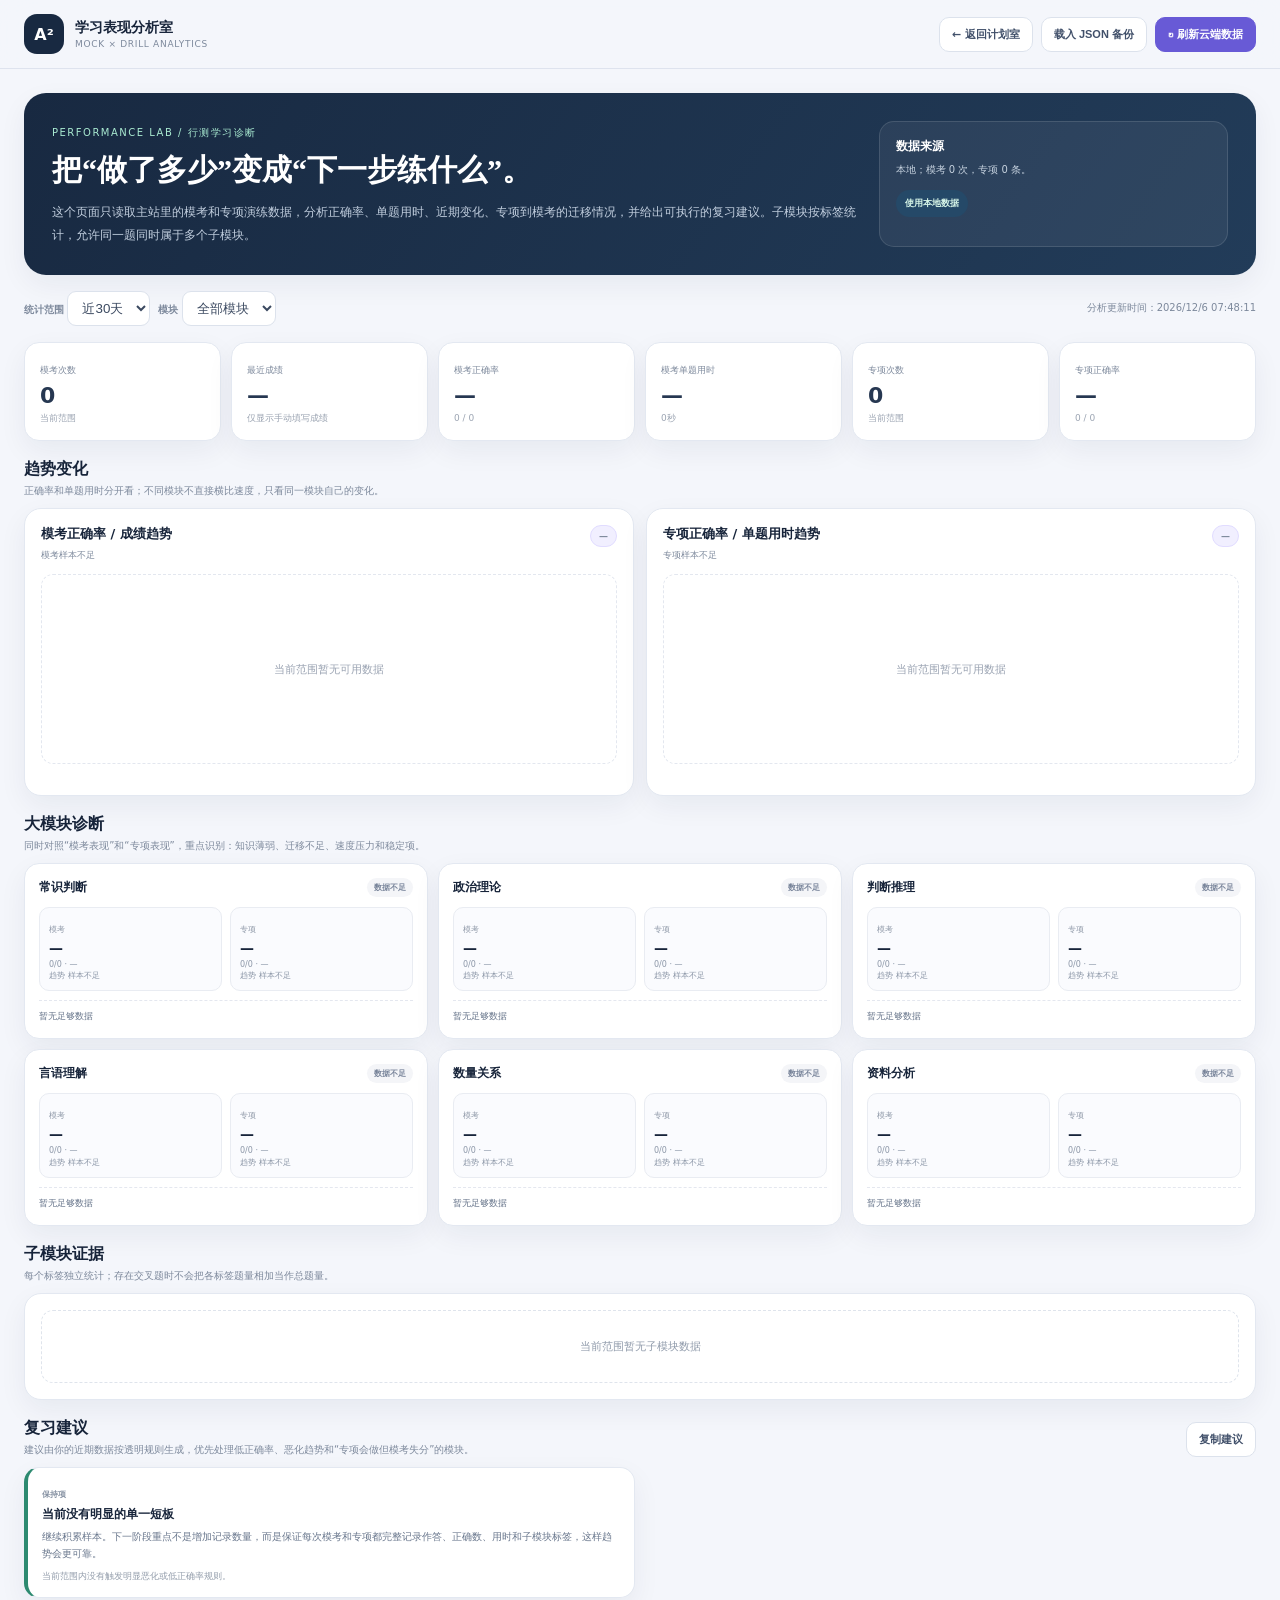
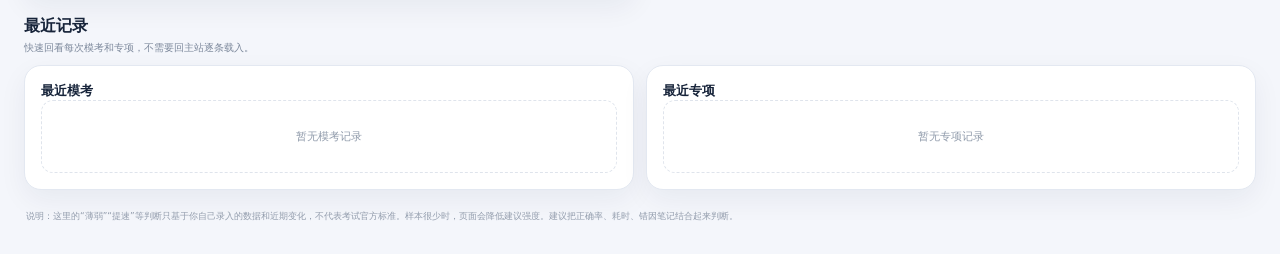
==== analytics/index.html @ 3ccb67fa "Add companion performance analytics website" ====
<!doctype html>
<html lang="zh-CN">
<head>
<meta charset="utf-8">
<meta name="viewport" content="width=device-width,initial-scale=1">
<title>学习表现分析室 · 行测模考与专项演练</title>
<style>
:root{--bg:#f4f6fb;--panel:#fff;--text:#17243a;--muted:#7d899c;--line:#e3e8f1;--navy:#182941;--purple:#685ad6;--purple2:#8174ea;--green:#2d8a70;--red:#b35b61;--amber:#b47a28;--shadow:0 10px 28px rgba(25,41,65,.06)}
*{box-sizing:border-box}body{margin:0;background:var(--bg);color:var(--text);font-family:Inter,"PingFang SC","Microsoft YaHei",system-ui,sans-serif}.app{min-height:100vh}.top{position:sticky;top:0;z-index:20;background:rgba(244,246,251,.92);backdrop-filter:blur(16px);border-bottom:1px solid rgba(220,226,237,.9)}.top-inner{max-width:1500px;margin:auto;padding:14px 24px;display:flex;align-items:center;justify-content:space-between;gap:14px}.brand{display:flex;align-items:center;gap:11px}.logo{width:40px;height:40px;border-radius:13px;background:var(--navy);color:#fff;display:grid;place-items:center;font-weight:900}.brand b{display:block;font-size:14px}.brand small{display:block;color:var(--muted);font-size:9px;letter-spacing:.7px;margin-top:2px}.actions{display:flex;gap:8px;flex-wrap:wrap}.btn{border:1px solid #dce2ec;background:#fff;color:#41506a;border-radius:10px;padding:9px 12px;font-size:11px;font-weight:800;text-decoration:none;cursor:pointer}.btn.primary{background:var(--purple);border-color:var(--purple);color:#fff}.btn.dark{background:var(--navy);border-color:var(--navy);color:#fff}
main{max-width:1500px;margin:auto;padding:24px}.hero{background:linear-gradient(125deg,#182941,#223c59);border-radius:22px;padding:28px;color:white;box-shadow:var(--shadow);display:grid;grid-template-columns:minmax(0,1.5fr) minmax(280px,.65fr);gap:20px}.hero small{color:#a9ead1;letter-spacing:1.5px;font-size:10px}.hero h1{font:800 30px Georgia,"Songti SC",serif;margin:10px 0}.hero p{color:#c1cede;font-size:12px;line-height:1.9;margin:0;max-width:820px}.source{border:1px solid rgba(255,255,255,.12);background:rgba(255,255,255,.06);border-radius:15px;padding:16px}.source strong{display:block;font-size:12px}.source span{display:block;color:#c6d2df;font-size:10px;line-height:1.7;margin-top:6px}.source .status{margin-top:12px;display:inline-block;border-radius:999px;padding:6px 9px;background:#254968;color:#d7f6e8;font-size:9px;font-weight:800}
.toolbar{margin:16px 0;display:flex;justify-content:space-between;gap:10px;align-items:center;flex-wrap:wrap}.filter{display:flex;gap:8px;align-items:center;flex-wrap:wrap}.filter label{font-size:10px;color:var(--muted);font-weight:800}.filter select{border:1px solid #dce2ec;background:#fff;border-radius:9px;padding:8px 10px;color:#3b4960}.muted{font-size:10px;color:var(--muted)}
.grid{display:grid;grid-template-columns:repeat(6,minmax(0,1fr));gap:10px}.kpi{background:var(--panel);border:1px solid var(--line);border-radius:15px;padding:15px;box-shadow:var(--shadow)}.kpi small{font-size:9px;color:var(--muted)}.kpi strong{display:block;font-size:22px;margin-top:6px;color:#263751}.kpi em{display:block;font-style:normal;font-size:9px;color:#9aa3b1;margin-top:4px;line-height:1.5}
.section{margin-top:18px}.section-head{display:flex;align-items:flex-end;justify-content:space-between;gap:10px;margin-bottom:10px}.section-head h2{font-size:16px;margin:0}.section-head p{font-size:10px;color:var(--muted);margin:4px 0 0}.charts{display:grid;grid-template-columns:repeat(2,minmax(0,1fr));gap:12px}.panel{background:var(--panel);border:1px solid var(--line);border-radius:17px;padding:16px;box-shadow:var(--shadow);min-width:0}.panel-top{display:flex;justify-content:space-between;align-items:flex-start;gap:10px}.panel h3{font-size:13px;margin:0}.panel-top span{font-size:9px;color:var(--muted)}.chart{margin-top:12px;min-height:205px}.chart svg{width:100%;height:190px;display:block}.chart-empty{height:190px;display:grid;place-items:center;color:#9aa3b2;font-size:11px;border:1px dashed #e3e7ef;border-radius:12px}.chart-meta{display:flex;justify-content:space-between;gap:8px;flex-wrap:wrap;margin-top:4px;color:#7f8b9e;font-size:9px}.latest-pill{border-radius:999px;padding:5px 8px;background:#f1efff;color:#5f54c6;border:1px solid #e1dcff;font-size:9px;font-weight:800}
.module-grid{display:grid;grid-template-columns:repeat(3,minmax(0,1fr));gap:10px}.module-card{background:#fff;border:1px solid var(--line);border-radius:15px;padding:14px;box-shadow:var(--shadow);min-width:0}.module-name{display:flex;justify-content:space-between;align-items:center;gap:8px}.module-name strong{font-size:12px}.flag{font-size:8px;border-radius:999px;padding:4px 7px;font-weight:850}.flag.good{background:#edf8f3;color:#2e755e}.flag.warn{background:#fff6e8;color:#9b6a25}.flag.bad{background:#fff0ef;color:#9d4e54}.flag.neutral{background:#f4f5f8;color:#778399}.dual{display:grid;grid-template-columns:1fr 1fr;gap:8px;margin-top:10px}.mini{border:1px solid #e9ecf2;background:#fafbfe;border-radius:10px;padding:9px}.mini small{font-size:8px;color:#909aa9}.mini b{display:block;font-size:14px;margin-top:4px}.mini em{display:block;font-style:normal;color:#8a95a6;font-size:8px;margin-top:3px;line-height:1.4}.diagnosis{font-size:9px;color:#66748a;line-height:1.65;margin-top:9px;border-top:1px dashed #e4e7ef;padding-top:8px}
.sub-table{overflow:auto}.sub-table table{width:100%;border-collapse:collapse;min-width:850px;font-size:10px}.sub-table th{color:#8a95a6;text-align:left;padding:10px;border-bottom:1px solid #e8ebf2}.sub-table td{padding:10px;border-bottom:1px solid #eef0f5;color:#536177}.sub-table b{color:#2d3b52}.acc-good{color:#247158!important}.acc-bad{color:#a64f55!important}.pace{white-space:nowrap}
.advice-grid{display:grid;grid-template-columns:repeat(2,minmax(0,1fr));gap:10px}.advice{background:#fff;border:1px solid var(--line);border-radius:15px;padding:14px;box-shadow:var(--shadow)}.advice.high{border-left:4px solid var(--red)}.advice.medium{border-left:4px solid var(--amber)}.advice.keep{border-left:4px solid var(--green)}.advice .tag{font-size:8px;color:#8792a3;font-weight:850}.advice h3{font-size:12px;margin:5px 0}.advice p{font-size:10px;color:#68768c;line-height:1.75;margin:0}.advice .evidence{font-size:9px;color:#939dab;margin-top:7px}
.list-grid{display:grid;grid-template-columns:repeat(2,minmax(0,1fr));gap:12px}.record{border:1px solid #e6eaf1;border-radius:12px;padding:12px;margin-top:8px;background:#fcfcfe}.record-head{display:flex;justify-content:space-between;gap:8px;align-items:center}.record-head strong{font-size:11px}.record-head span{font-size:9px;color:#8994a5}.chips{display:flex;gap:5px;flex-wrap:wrap;margin-top:8px}.chip{font-size:8px;border:1px solid #e1e5ed;background:#f6f7fb;border-radius:999px;padding:4px 6px;color:#5e6b80}.chip.bad{background:#fff1f0;border-color:#f0d5d2;color:#9d5055}.chip.good{background:#edf8f3;border-color:#d3eadf;color:#28725a}
.empty{padding:28px;text-align:center;color:#909bab;font-size:11px;border:1px dashed #dfe4ec;border-radius:12px}.foot{font-size:9px;color:#929cac;line-height:1.8;margin:18px 2px 6px}
@media(max-width:1100px){.grid{grid-template-columns:repeat(3,1fr)}.module-grid{grid-template-columns:repeat(2,1fr)}.hero{grid-template-columns:1fr}}
@media(max-width:760px){main{padding:14px}.top-inner{padding:11px 14px}.brand small{display:none}.grid{grid-template-columns:repeat(2,1fr)}.charts,.advice-grid,.list-grid,.module-grid{grid-template-columns:1fr}.hero{padding:20px}.hero h1{font-size:24px}.dual{grid-template-columns:1fr 1fr}}
</style>
</head>
<body>
<div class="app">
<header class="top"><div class="top-inner"><div class="brand"><div class="logo">A²</div><div><b>学习表现分析室</b><small>MOCK × DRILL ANALYTICS</small></div></div><div class="actions"><a class="btn" href="../">← 返回计划室</a><button class="btn" id="importBtn">载入 JSON 备份</button><input id="importFile" type="file" accept=".json,application/json" hidden><button class="btn primary" id="refreshBtn">↻ 刷新云端数据</button></div></div></header>
<main>
<section class="hero"><div><small>PERFORMANCE LAB / 行测学习诊断</small><h1>把“做了多少”变成“下一步练什么”。</h1><p>这个页面只读取主站里的模考和专项演练数据，分析正确率、单题用时、近期变化、专项到模考的迁移情况，并给出可执行的复习建议。子模块按标签统计，允许同一题同时属于多个子模块。</p></div><div class="source"><strong>数据来源</strong><span id="sourceText">正在读取主站数据…</span><span class="status" id="sourceStatus">读取中</span></div></section>

<div class="toolbar"><div class="filter"><label>统计范围 <select id="range"><option value="14">近14天</option><option value="30" selected>近30天</option><option value="60">近60天</option><option value="all">全部</option></select></label><label>模块 <select id="module"><option value="all">全部模块</option></select></label></div><div class="muted" id="updatedAt">—</div></div>

<section class="grid" id="kpis"></section>

<section class="section"><div class="section-head"><div><h2>趋势变化</h2><p>正确率和单题用时分开看；不同模块不直接横比速度，只看同一模块自己的变化。</p></div></div><div class="charts"><div class="panel"><div class="panel-top"><div><h3>模考正确率 / 成绩趋势</h3><span id="mockTrendNote">—</span></div><span class="latest-pill" id="mockLatest">—</span></div><div class="chart" id="mockChart"></div></div><div class="panel"><div class="panel-top"><div><h3>专项正确率 / 单题用时趋势</h3><span id="drillTrendNote">—</span></div><span class="latest-pill" id="drillLatest">—</span></div><div class="chart" id="drillChart"></div></div></div></section>

<section class="section"><div class="section-head"><div><h2>大模块诊断</h2><p>同时对照“模考表现”和“专项表现”，重点识别：知识薄弱、迁移不足、速度压力和稳定项。</p></div></div><div class="module-grid" id="moduleCards"></div></section>

<section class="section"><div class="section-head"><div><h2>子模块证据</h2><p>每个标签独立统计；存在交叉题时不会把各标签题量相加当作总题量。</p></div></div><div class="panel sub-table" id="subTable"></div></section>

<section class="section"><div class="section-head"><div><h2>复习建议</h2><p>建议由你的近期数据按透明规则生成，优先处理低正确率、恶化趋势和“专项会做但模考失分”的模块。</p></div><button class="btn" id="copyAdvice">复制建议</button></div><div class="advice-grid" id="advice"></div></section>

<section class="section"><div class="section-head"><div><h2>最近记录</h2><p>快速回看每次模考和专项，不需要回主站逐条载入。</p></div></div><div class="list-grid"><div class="panel"><h3>最近模考</h3><div id="recentMocks"></div></div><div class="panel"><h3>最近专项</h3><div id="recentDrills"></div></div></div></section>

<p class="foot">说明：这里的“薄弱”“提速”等判断只基于你自己录入的数据和近期变化，不代表考试官方标准。样本很少时，页面会降低建议强度。建议把正确率、耗时、错因笔记结合起来判断。</p>
</main>
</div>

<script>
(function(){
"use strict";
var KEY="dual-study-workspace-v1",CLOUD_CFG="dual-study-cloud-config-v1",CLOUD_AUTH="dual-study-cloud-auth-v1";
var MODULES=["常识判断","政治理论","判断推理","言语理解","数量关系","资料分析"];
var state={version:1,civilMocks:[],drills:[]},source="本地";
var $=function(id){return document.getElementById(id)};
function safe(x){return Array.isArray(x)?x:[]}
function num(x){var n=Number(x);return Number.isFinite(n)?n:0}
function esc(v){return String(v==null?"":v).replace(/[&<>"']/g,function(c){return {"&":"&amp;","<":"&lt;",">":"&gt;",'"':"&quot;","'":"&#39;"}[c]})}
function legacy(name){return name==="政治理论／常识"?"政治理论":name}
function metricSeconds(m){if(Number.isFinite(Number(m&&m.seconds))&&Number(m.seconds)>0)return Math.round(Number(m.seconds));if(Number.isFinite(Number(m&&m.t))&&Number(m.t)>0)return Math.round(Number(m.t)*60);return 0}
function drillSeconds(x){if(Number.isFinite(Number(x&&x.seconds))&&Number(x.seconds)>0)return Math.round(Number(x.seconds));if(Number.isFinite(Number(x&&x.minutes))&&Number(x.minutes)>0)return Math.round(Number(x.minutes)*60);return 0}
function subSeconds(x){return metricSeconds(x)}
function pct(c,n){return n?100*c/n:NaN}
function pace(sec,n){return n&&sec?sec/n:NaN}
function fmtPct(v){return Number.isFinite(v)?v.toFixed(1)+"%":"—"}
function fmtPace(v){if(!Number.isFinite(v)||v<=0)return "—";if(v<60)return (Math.round(v*10)/10).toString()+"秒/题";var m=Math.floor(v/60),s=Math.round(v-m*60);return m+"分"+(s?s+"秒":"")+"/题"}
function fmtDur(s){s=Math.max(0,Math.round(s||0));var h=Math.floor(s/3600),m=Math.floor((s%3600)/60),sec=s%60;return (h?h+"小时":"")+(m?m+"分":"")+(sec?sec+"秒":"")||"0秒"}
function dateMs(s){var a=String(s||"").split("-").map(Number);return new Date(a[0],a[1]-1,a[2],12).getTime()}
function latestSort(a,b){return String(b.date).localeCompare(String(a.date))||(b.savedAt||0)-(a.savedAt||0)}
function filtered(rows){var r=$("range").value;if(r==="all")return rows.slice();var days=Number(r),cut=Date.now()-(days-1)*86400000;return rows.filter(function(x){return dateMs(x.date)>=cut})}
function selectedModule(){return $("module").value}
function mockMetric(x,name){return safe(x.metrics).find(function(m){return legacy(m.name)===name})}
function mockOverall(x){var ms=safe(x.metrics),n=0,c=0,sec=0;ms.forEach(function(m){n+=num(m.n);c+=num(m.c);sec+=metricSeconds(m)});return {n:n,c:c,sec:sec,p:pct(c,n)}}
function seriesDelta(items,key){if(items.length<2)return NaN;var last=items[items.length-1][key],prev=items[items.length-2][key];return Number.isFinite(last)&&Number.isFinite(prev)?last-prev:NaN}
function avg(arr){var a=arr.filter(Number.isFinite);return a.length?a.reduce(function(s,x){return s+x},0)/a.length:NaN}
function trendLabel(delta,isPct){if(!Number.isFinite(delta))return "样本不足";var sign=delta>0?"+":"";return sign+delta.toFixed(1)+(isPct?"pp":"秒")}
function accClass(v){return !Number.isFinite(v)?"":v>=85?"acc-good":v<70?"acc-bad":""}
function flagFor(v){if(!Number.isFinite(v))return ["数据不足","neutral"];if(v>=85)return ["稳定","good"];if(v>=75)return ["关注","warn"];return ["优先复盘","bad"]}
function stateFromLocal(){try{var s=JSON.parse(localStorage.getItem(KEY)||"null");if(s&&s.version===1){state=s;source="本地缓存";return true}}catch(e){}return false}
function authGet(){try{return JSON.parse(localStorage.getItem(CLOUD_AUTH)||"null")}catch(e){return null}}
function cfgGet(){try{return JSON.parse(localStorage.getItem(CLOUD_CFG)||"null")}catch(e){return null}}
async function refreshCloud(){
 var cfg=cfgGet(),auth=authGet();
 if(!cfg||!auth||!auth.refresh_token||!auth.user||!auth.user.id)throw new Error("主站尚未登录云同步");
 if(Date.now()>((auth.expires_at||0)*1000-90000)){
   var rr=await fetch(cfg.url.replace(/\/+$/,"")+"/auth/v1/token?grant_type=refresh_token",{method:"POST",headers:{"apikey":cfg.key,"Content-Type":"application/json"},body:JSON.stringify({refresh_token:auth.refresh_token})});
   var ra=await rr.json();if(!rr.ok||!ra.access_token)throw new Error("登录已过期，请先回主站重新登录");
   auth={access_token:ra.access_token,refresh_token:ra.refresh_token,expires_at:ra.expires_at||(Math.floor(Date.now()/1000)+(ra.expires_in||3600)),user:ra.user||auth.user};
   localStorage.setItem(CLOUD_AUTH,JSON.stringify(auth));
 }
 var url=cfg.url.replace(/\/+$/,"")+"/rest/v1/study_workspace?select=revision,data&user_id=eq."+encodeURIComponent(auth.user.id);
 var r=await fetch(url,{headers:{"apikey":cfg.key,"Authorization":"Bearer "+auth.access_token,"Accept":"application/json"},cache:"no-store"});
 var body=await r.json();if(!r.ok)throw new Error(body.message||body.error||("HTTP "+r.status));
 if(body&&body[0]&&body[0].data){state=body[0].data;source="Supabase 云端 · revision "+body[0].revision;return true}
 throw new Error("云端没有找到学习记录");
}
function rangeRows(){
 var mocks=filtered(safe(state.civilMocks)).sort(function(a,b){return dateMs(a.date)-dateMs(b.date)});
 var drills=filtered(safe(state.drills)).sort(function(a,b){return dateMs(a.date)-dateMs(b.date)});
 return {mocks:mocks,drills:drills};
}
function mockPoint(x,module){
 if(module==="all"){var o=mockOverall(x);return {date:x.date,p:o.p,pace:pace(o.sec,o.n),score:x.score==null||x.score===""?NaN:Number(x.score),n:o.n,c:o.c}}
 var m=mockMetric(x,module);if(!m||!num(m.n))return null;return {date:x.date,p:pct(num(m.c),num(m.n)),pace:pace(metricSeconds(m),num(m.n)),score:x.score==null||x.score===""?NaN:Number(x.score),n:num(m.n),c:num(m.c)}
}
function drillPoint(x,module){
 if(module!=="all"&&x.module!==module)return null;
 return {date:x.date,p:pct(num(x.correct),num(x.answered)),pace:pace(drillSeconds(x),num(x.answered)),n:num(x.answered),c:num(x.correct),module:x.module}
}
function lineChart(container,points,key,formatter,color){
 if(!points.length){container.innerHTML='<div class="chart-empty">当前范围暂无可用数据</div>';return}
 var vals=points.map(function(x){return x[key]}).filter(Number.isFinite);
 if(!vals.length){container.innerHTML='<div class="chart-empty">当前范围暂无这一指标</div>';return}
 var pts=points.filter(function(x){return Number.isFinite(x[key])}).slice(-12),values=pts.map(function(x){return x[key]});
 var min=Math.min.apply(null,values),max=Math.max.apply(null,values);
 if(key==="p"){min=Math.max(0,min-5);max=Math.min(100,max+5)}
 else{var pad=Math.max(3,(max-min)*.18);min=Math.max(0,min-pad);max=max+pad}
 if(max===min){max=min+1}
 var W=640,H=170,L=42,R=12,T=16,B=32;
 function x(i){return pts.length===1?(W+L-R)/2:L+i*(W-L-R)/(pts.length-1)}
 function y(v){return T+(max-v)*(H-T-B)/(max-min)}
 var path=pts.map(function(p,i){return (i?"L":"M")+x(i).toFixed(1)+" "+y(p[key]).toFixed(1)}).join(" ");
 var grid=[0,.5,1].map(function(t){var yy=T+t*(H-T-B),vv=max-t*(max-min);return '<line x1="'+L+'" x2="'+(W-R)+'" y1="'+yy+'" y2="'+yy+'" stroke="#e9edf4" stroke-dasharray="4 4"/><text x="2" y="'+(yy+3)+'" font-size="9" fill="#98a2b1">'+esc(formatter(vv))+'</text>'}).join("");
 var circles=pts.map(function(p,i){return '<circle cx="'+x(i)+'" cy="'+y(p[key])+'" r="4" fill="'+color+'"><title>'+esc(p.date+" · "+formatter(p[key]))+'</title></circle>'}).join("");
 var labels=pts.map(function(p,i){if(pts.length>7&&i%Math.ceil(pts.length/6)!==0&&i!==pts.length-1)return "";return '<text x="'+x(i)+'" y="'+(H-8)+'" text-anchor="middle" font-size="8" fill="#919cab">'+esc(p.date.slice(5))+'</text>'}).join("");
 container.innerHTML='<svg viewBox="0 0 '+W+' '+H+'" role="img">'+grid+'<path d="'+path+'" fill="none" stroke="'+color+'" stroke-width="3" stroke-linecap="round" stroke-linejoin="round"/>'+circles+labels+'</svg><div class="chart-meta"><span>最低 '+esc(formatter(Math.min.apply(null,values)))+'</span><span>最高 '+esc(formatter(Math.max.apply(null,values)))+'</span></div>';
}
function aggregateMock(module,rows){
 var items=[];rows.forEach(function(x){var p=mockPoint(x,module);if(p&&p.n)items.push(p)});
 var n=items.reduce(function(s,x){return s+x.n},0),c=items.reduce(function(s,x){return s+x.c},0);
 var sec=0;rows.forEach(function(x){if(module==="all"){sec+=mockOverall(x).sec}else{var m=mockMetric(x,module);if(m)sec+=metricSeconds(m)}});
 return {items:items,n:n,c:c,sec:sec,p:pct(c,n),pace:pace(sec,n),delta:seriesDelta(items,"p"),paceDelta:seriesDelta(items,"pace")};
}
function aggregateDrill(module,rows){
 var items=[];rows.forEach(function(x){var p=drillPoint(x,module);if(p&&p.n)items.push(p)});
 var n=items.reduce(function(s,x){return s+x.n},0),c=items.reduce(function(s,x){return s+x.c},0),sec=0;
 rows.forEach(function(x){if(module==="all"||x.module===module)sec+=drillSeconds(x)});
 return {items:items,n:n,c:c,sec:sec,p:pct(c,n),pace:pace(sec,n),delta:seriesDelta(items,"p"),paceDelta:seriesDelta(items,"pace")};
}
function diagnosis(m,d){
 if(!m.n&&!d.n)return "暂无足够数据";
 if(m.n&&d.n&&m.p<75&&d.p>=82)return "专项表现明显好于模考，重点不是继续刷同类题，而是训练混合题型、限时切换和整卷迁移。";
 if(m.n&&d.n&&m.p<75&&d.p<75)return "专项和模考都偏弱，更像知识/方法层面的稳定短板，应先专项补方法，再回整卷验证。";
 if(m.n&&Number.isFinite(m.delta)&&m.delta<-5)return "模考正确率近期下降较明显，优先复盘最近两次错误类型和做题顺序。";
 if(d.n&&Number.isFinite(d.delta)&&d.delta<-5)return "专项正确率近期走低，先检查是否因提速、题型难度或知识点遗忘造成。";
 if(m.n&&m.p>=85&&d.n&&d.p>=85)return "准确率较稳定，可把训练重点转向时间压缩和保持手感。";
 if((m.n&&m.p<75)||(d.n&&d.p<75))return "当前正确率仍是首要矛盾，先提升稳定性，再追求速度。";
 return "整体处于可用区间，继续观察正确率和单题用时是否同向改善。";
}
function renderKpis(rows){
 var module=selectedModule(),m=aggregateMock(module,rows.mocks),d=aggregateDrill(module,rows.drills);
 var scores=rows.mocks.map(function(x){return x.score==null||x.score===""?NaN:Number(x.score)}).filter(Number.isFinite);
 var latestScore=scores.length?scores[scores.length-1]:NaN;
 var vals=[
  ["模考次数",m.items.length,"当前范围"],
  ["最近成绩",Number.isFinite(latestScore)?latestScore.toFixed(latestScore%1?1:0)+"分":"—","仅显示手动填写成绩"],
  ["模考正确率",fmtPct(m.p),m.c+" / "+m.n],
  ["模考单题用时",fmtPace(m.pace),fmtDur(m.sec)],
  ["专项次数",d.items.length,"当前范围"],
  ["专项正确率",fmtPct(d.p),d.c+" / "+d.n]
 ];
 $("kpis").innerHTML=vals.map(function(x){return '<div class="kpi"><small>'+esc(x[0])+'</small><strong>'+esc(x[1])+'</strong><em>'+esc(x[2])+'</em></div>'}).join("");
}
function renderCharts(rows){
 var module=selectedModule(),mp=rows.mocks.map(function(x){return mockPoint(x,module)}).filter(Boolean),dp=rows.drills.map(function(x){return drillPoint(x,module)}).filter(Boolean);
 lineChart($("mockChart"),mp,"p",function(v){return v.toFixed(0)+"%"},"#685ad6");
 lineChart($("drillChart"),dp,"p",function(v){return v.toFixed(0)+"%"},"#2d8a70");
 var md=seriesDelta(mp,"p"),dd=seriesDelta(dp,"p"),mPace=seriesDelta(mp,"pace"),dPace=seriesDelta(dp,"pace");
 $("mockTrendNote").textContent=(Number.isFinite(md)?"最近一次较上次 "+trendLabel(md,true):"模考样本不足")+(Number.isFinite(mPace)?" · 用时 "+trendLabel(mPace,false):"");
 $("drillTrendNote").textContent=(Number.isFinite(dd)?"最近一次较上次 "+trendLabel(dd,true):"专项样本不足")+(Number.isFinite(dPace)?" · 用时 "+trendLabel(dPace,false):"");
 var ml=mp[mp.length-1],dl=dp[dp.length-1];
 $("mockLatest").textContent=ml?ml.date+" · "+fmtPct(ml.p):"—";
 $("drillLatest").textContent=dl?dl.date+" · "+fmtPct(dl.p):"—";
}
function renderModules(rows){
 var html=MODULES.map(function(name){
   var m=aggregateMock(name,rows.mocks),d=aggregateDrill(name,rows.drills),base=Number.isFinite(m.p)&&Number.isFinite(d.p)?Math.min(m.p,d.p):(Number.isFinite(m.p)?m.p:d.p),fl=flagFor(base);
   return '<div class="module-card"><div class="module-name"><strong>'+esc(name)+'</strong><span class="flag '+fl[1]+'">'+fl[0]+'</span></div><div class="dual"><div class="mini"><small>模考</small><b class="'+accClass(m.p)+'">'+fmtPct(m.p)+'</b><em>'+m.c+'/'+m.n+' · '+fmtPace(m.pace)+'<br>趋势 '+trendLabel(m.delta,true)+'</em></div><div class="mini"><small>专项</small><b class="'+accClass(d.p)+'">'+fmtPct(d.p)+'</b><em>'+d.c+'/'+d.n+' · '+fmtPace(d.pace)+'<br>趋势 '+trendLabel(d.delta,true)+'</em></div></div><div class="diagnosis">'+esc(diagnosis(m,d))+'</div></div>';
 }).join("");
 $("moduleCards").innerHTML=html;
}
function subStats(rows){
 var map={};
 function get(parent,name){var k=parent+"|||"+name;if(!map[k])map[k]={parent:parent,name:name,mock:{c:0,n:0,sec:0,items:[]},drill:{c:0,n:0,sec:0,items:[]}};return map[k]}
 rows.mocks.forEach(function(x){safe(x.metrics).forEach(function(m){var parent=legacy(m.name);safe(m.submetrics).forEach(function(s){if(!num(s.n))return;var r=get(parent,s.name),p=pct(num(s.c),num(s.n));r.mock.c+=num(s.c);r.mock.n+=num(s.n);r.mock.sec+=subSeconds(s);r.mock.items.push({date:x.date,p:p,pace:pace(subSeconds(s),num(s.n))})})})});
 rows.drills.forEach(function(x){safe(x.submetrics).forEach(function(s){if(!num(s.n))return;var r=get(x.module,s.name),p=pct(num(s.c),num(s.n));r.drill.c+=num(s.c);r.drill.n+=num(s.n);r.drill.sec+=subSeconds(s);r.drill.items.push({date:x.date,p:p,pace:pace(subSeconds(s),num(s.n))})})});
 return Object.values(map).map(function(r){
   r.mock.p=pct(r.mock.c,r.mock.n);r.mock.pace=pace(r.mock.sec,r.mock.n);r.mock.delta=seriesDelta(r.mock.items,"p");
   r.drill.p=pct(r.drill.c,r.drill.n);r.drill.pace=pace(r.drill.sec,r.drill.n);r.drill.delta=seriesDelta(r.drill.items,"p");
   return r;
 });
}
function renderSubs(rows){
 var module=selectedModule(),data=subStats(rows).filter(function(x){return module==="all"||x.parent===module});
 data.sort(function(a,b){var aa=Number.isFinite(a.mock.p)&&Number.isFinite(a.drill.p)?Math.min(a.mock.p,a.drill.p):(Number.isFinite(a.mock.p)?a.mock.p:a.drill.p),bb=Number.isFinite(b.mock.p)&&Number.isFinite(b.drill.p)?Math.min(b.mock.p,b.drill.p):(Number.isFinite(b.mock.p)?b.mock.p:b.drill.p);return (aa||999)-(bb||999)});
 if(!data.length){$("subTable").innerHTML='<div class="empty">当前范围暂无子模块数据</div>';return}
 $("subTable").innerHTML='<table><thead><tr><th>大模块</th><th>子模块标签</th><th>模考正确率</th><th>模考用时</th><th>专项正确率</th><th>专项用时</th><th>近期信号</th></tr></thead><tbody>'+data.map(function(r){
   var signal=[],md=r.mock.delta,dd=r.drill.delta;if(Number.isFinite(md)&&md<-5)signal.push("模考下降");if(Number.isFinite(dd)&&dd<-5)signal.push("专项下降");if(Number.isFinite(r.mock.p)&&Number.isFinite(r.drill.p)&&r.mock.p+8<r.drill.p)signal.push("迁移不足");if(!signal.length)signal.push("继续观察");
   return '<tr><td><b>'+esc(r.parent)+'</b></td><td>'+esc(r.name)+'</td><td class="'+accClass(r.mock.p)+'">'+fmtPct(r.mock.p)+' <span class="muted">'+r.mock.c+'/'+r.mock.n+'</span></td><td class="pace">'+fmtPace(r.mock.pace)+'</td><td class="'+accClass(r.drill.p)+'">'+fmtPct(r.drill.p)+' <span class="muted">'+r.drill.c+'/'+r.drill.n+'</span></td><td class="pace">'+fmtPace(r.drill.pace)+'</td><td>'+esc(signal.join(" · "))+'</td></tr>';
 }).join("")+'</tbody></table>';
}
function buildAdvice(rows){
 var out=[],stats=MODULES.map(function(name){return {name:name,m:aggregateMock(name,rows.mocks),d:aggregateDrill(name,rows.drills)}});
 stats.forEach(function(s){
   var m=s.m,d=s.d;
   if(m.n>=10&&d.n>=10&&m.p<75&&d.p>=82)out.push({level:"high",title:s.name+"：专项会做，但模考没有兑现",text:"接下来减少纯同类刷题，把训练改成混合限时：10—20题跨题型组合，做完立刻复盘“识别题型、切换顺序、超时跳题”。下一次模考只验证这一项。",evidence:"模考 "+fmtPct(m.p)+"；专项 "+fmtPct(d.p)+"。"});
   else if(m.n+d.n>=15&&((Number.isFinite(m.p)&&m.p<72)||(Number.isFinite(d.p)&&d.p<72)))out.push({level:"high",title:s.name+"：正确率仍是首要矛盾",text:"先停止追求更快速度。用小组题训练方法稳定性：每组10—15题，错题必须标记为知识点、审题、计算、推理链或时间压力，再针对最高频错因复练。",evidence:"模考 "+fmtPct(m.p)+"；专项 "+fmtPct(d.p)+"。"});
   if(d.items.length>=2&&Number.isFinite(d.delta)&&d.delta<-6)out.push({level:"medium",title:s.name+"：专项正确率近期下降",text:"回看最近两次专项，比较题型构成和单题用时。如果速度同时变快，先放宽时间约10%，把正确率恢复后再逐步压时。",evidence:"专项最近变化 "+trendLabel(d.delta,true)+"；用时变化 "+trendLabel(d.paceDelta,false)+"。"});
   if(m.items.length>=2&&Number.isFinite(m.delta)&&m.delta<-6)out.push({level:"high",title:s.name+"：模考表现出现回落",text:"优先复盘最近两套卷中重复出现的错误类型，不要只看答案。把“会做但错/会做但超时”的题单独抽出，下一次整卷前只复练这一类。",evidence:"模考最近变化 "+trendLabel(m.delta,true)+"。"});
   if(m.n>=15&&d.n>=20&&m.p>=85&&d.p>=85)out.push({level:"keep",title:s.name+"：当前较稳定",text:"不需要继续堆大量同类题。保持低频保温，把训练资源让给更弱模块；每周用一小组限时题或整卷中的该模块检查是否退步。",evidence:"模考 "+fmtPct(m.p)+"；专项 "+fmtPct(d.p)+"。"});
 });
 var subs=subStats(rows).filter(function(x){return (x.mock.n+x.drill.n)>=8}).sort(function(a,b){var aa=Number.isFinite(a.mock.p)&&Number.isFinite(a.drill.p)?Math.min(a.mock.p,a.drill.p):(Number.isFinite(a.mock.p)?a.mock.p:a.drill.p),bb=Number.isFinite(b.mock.p)&&Number.isFinite(b.drill.p)?Math.min(b.mock.p,b.drill.p):(Number.isFinite(b.mock.p)?b.mock.p:b.drill.p);return aa-bb});
 if(subs.length){
   var s=subs[0],best=Number.isFinite(s.mock.p)?s.mock.p:s.drill.p;
   if(best<78)out.push({level:"medium",title:s.parent+" · "+s.name+"：子模块优先补弱",text:"安排2组10—15题的小样本专项，第一组不压时间确认方法，第二组再限时；之后回到混合题或整卷，验证能否在不提示题型的情况下正确识别。",evidence:"模考 "+fmtPct(s.mock.p)+"；专项 "+fmtPct(s.drill.p)+"。"});
 }
 if(!out.length)out.push({level:"keep",title:"当前没有明显的单一短板",text:"继续积累样本。下一阶段重点不是增加记录数量，而是保证每次模考和专项都完整记录作答、正确数、用时和子模块标签，这样趋势会更可靠。",evidence:"当前范围内没有触发明显恶化或低正确率规则。"});
 var priority={high:0,medium:1,keep:2};out.sort(function(a,b){return priority[a.level]-priority[b.level]});
 return out.slice(0,8);
}
function renderAdvice(rows){
 var arr=buildAdvice(rows);
 $("advice").innerHTML=arr.map(function(a){var label=a.level==="high"?"优先处理":a.level==="medium"?"本周关注":"保持项";return '<div class="advice '+a.level+'"><span class="tag">'+label+'</span><h3>'+esc(a.title)+'</h3><p>'+esc(a.text)+'</p><div class="evidence">'+esc(a.evidence)+'</div></div>'}).join("");
 $("copyAdvice").onclick=function(){var text=arr.map(function(a,i){return (i+1)+". "+a.title+"\n"+a.text+"\n依据："+a.evidence}).join("\n\n");navigator.clipboard.writeText(text).then(function(){$("copyAdvice").textContent="已复制";setTimeout(function(){$("copyAdvice").textContent="复制建议"},1200)})};
}
function renderRecent(rows){
 var mocks=rows.mocks.slice().sort(latestSort).slice(0,6),drills=rows.drills.slice().sort(latestSort).slice(0,8);
 $("recentMocks").innerHTML=mocks.length?mocks.map(function(x){var o=mockOverall(x),score=x.score==null||x.score===""?"未填成绩":Number(x.score)+"分",chips=safe(x.metrics).filter(function(m){return num(m.n)>0}).map(function(m){var p=pct(num(m.c),num(m.n));return '<span class="chip '+(p>=85?"good":p<70?"bad":"")+'">'+esc(legacy(m.name))+" "+fmtPct(p)+" · "+fmtPace(pace(metricSeconds(m),num(m.n)))+'</span>'}).join("");return '<div class="record"><div class="record-head"><strong>'+esc(x.date+" · "+x.type)+'</strong><span>'+esc(score)+'</span></div><div class="chips">'+chips+'</div></div>'}).join(""):'<div class="empty">暂无模考记录</div>';
 $("recentDrills").innerHTML=drills.length?drills.map(function(x){var p=pct(num(x.correct),num(x.answered)),chips=safe(x.submetrics).map(function(s){var sp=pct(num(s.c),num(s.n));return '<span class="chip '+(sp>=85?"good":sp<70?"bad":"")+'">'+esc(s.name)+" "+fmtPct(sp)+" · "+fmtPace(pace(subSeconds(s),num(s.n)))+'</span>'}).join("");return '<div class="record"><div class="record-head"><strong>'+esc(x.date+" · "+x.module)+'</strong><span>'+fmtPct(p)+" · "+fmtPace(pace(drillSeconds(x),num(x.answered)))+'</span></div><div class="chips">'+chips+'</div></div>'}).join(""):'<div class="empty">暂无专项记录</div>';
}
function render(){
 var rows=rangeRows();renderKpis(rows);renderCharts(rows);renderModules(rows);renderSubs(rows);renderAdvice(rows);renderRecent(rows);
 $("sourceText").textContent=source+"；模考 "+safe(state.civilMocks).length+" 次，专项 "+safe(state.drills).length+" 条。";
 $("sourceStatus").textContent=source.indexOf("云端")>=0?"云端已读取":"使用本地数据";
 $("updatedAt").textContent="分析更新时间："+new Date().toLocaleString("zh-CN",{hour12:false});
}
function setupModules(){$("module").innerHTML='<option value="all">全部模块</option>'+MODULES.map(function(x){return '<option value="'+esc(x)+'">'+esc(x)+'</option>'}).join("")}
$("range").addEventListener("change",render);$("module").addEventListener("change",render);
$("refreshBtn").addEventListener("click",async function(){var b=this,old=b.textContent;b.disabled=true;b.textContent="正在读取…";try{await refreshCloud();render()}catch(e){alert("云端读取失败："+e.message+"\n\n已继续使用当前本地数据。")}finally{b.disabled=false;b.textContent=old}});
$("importBtn").addEventListener("click",function(){$("importFile").click()});
$("importFile").addEventListener("change",async function(e){var file=e.target.files&&e.target.files[0];if(!file)return;try{var x=JSON.parse(await file.text()),d=x&&x.data?x.data:x;if(!d||!Array.isArray(d.civilMocks)||!Array.isArray(d.drills))throw new Error("备份中没有模考/专项数据");state=d;source="临时 JSON 备份";render()}catch(err){alert("无法载入："+err.message)}finally{e.target.value=""}});
setupModules();stateFromLocal();render();
refreshCloud().then(function(){render()}).catch(function(){render()});
})();
</script>
</body>
</html>
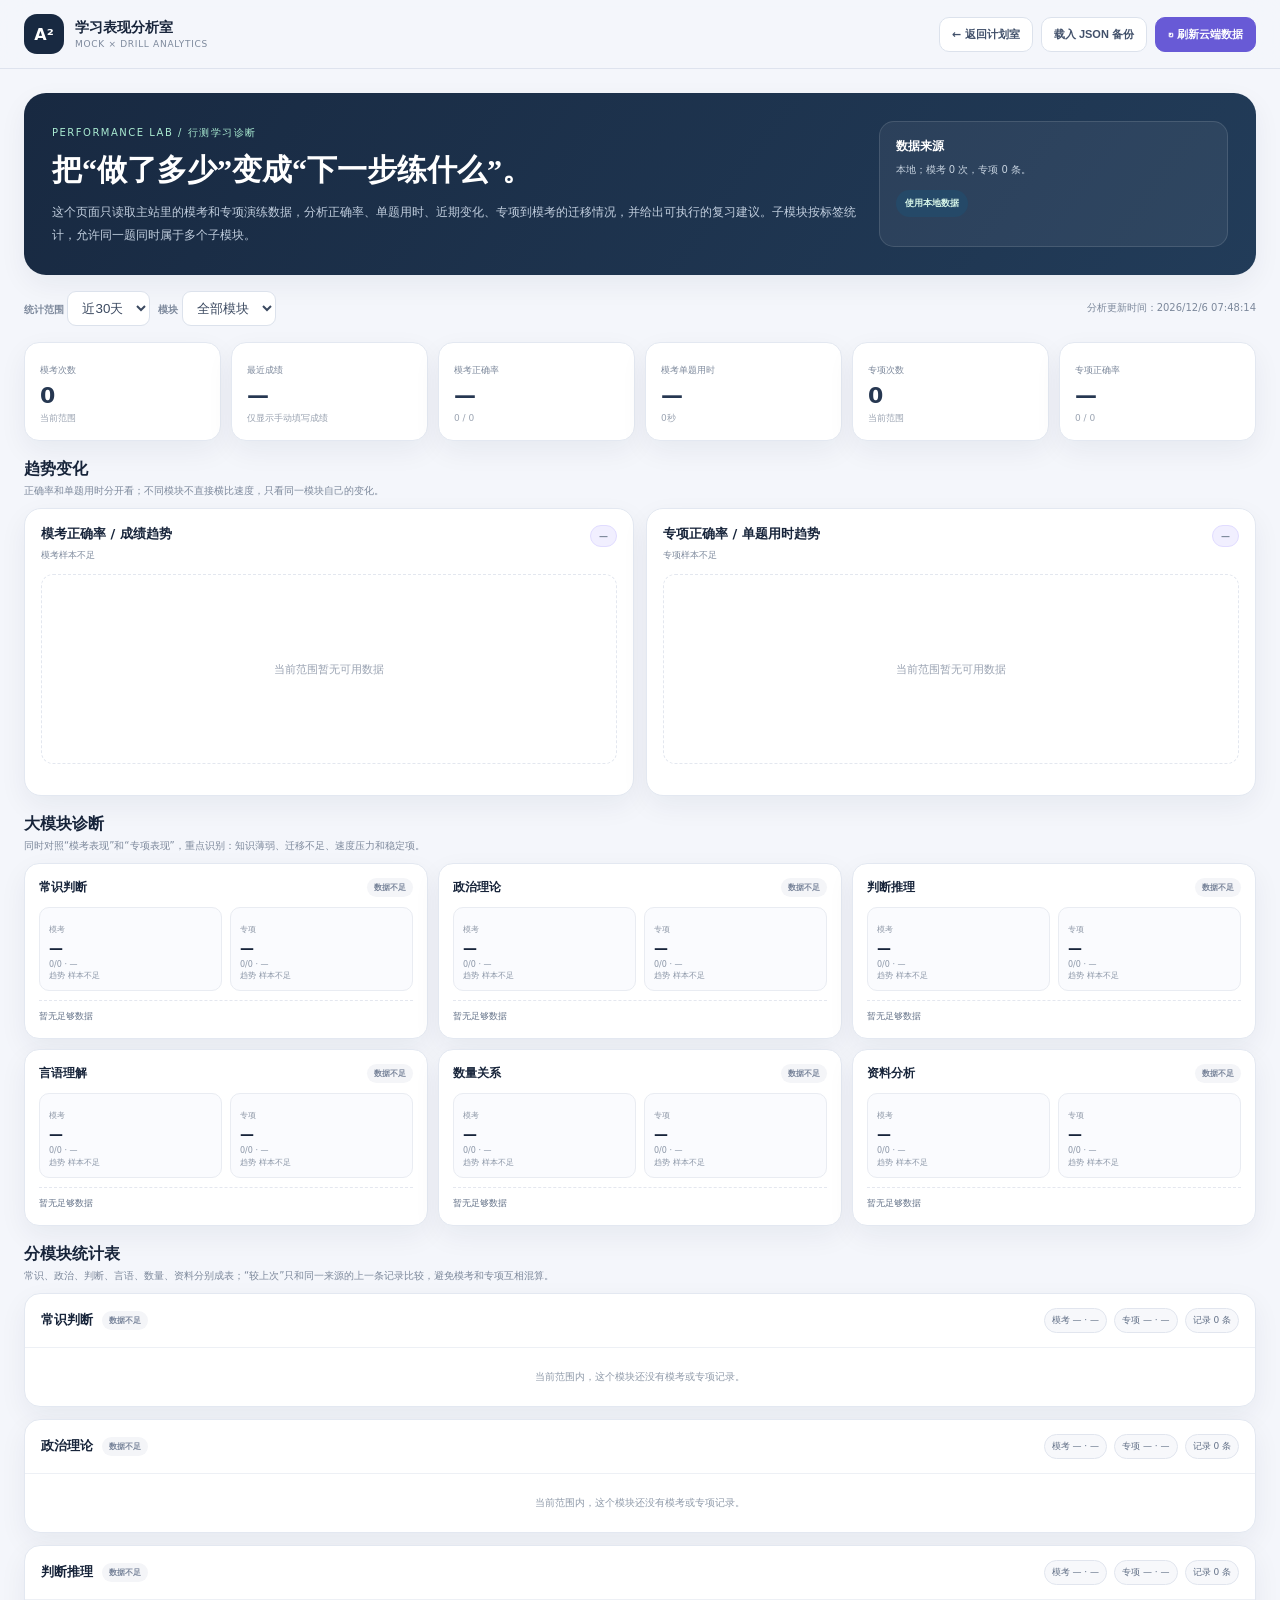
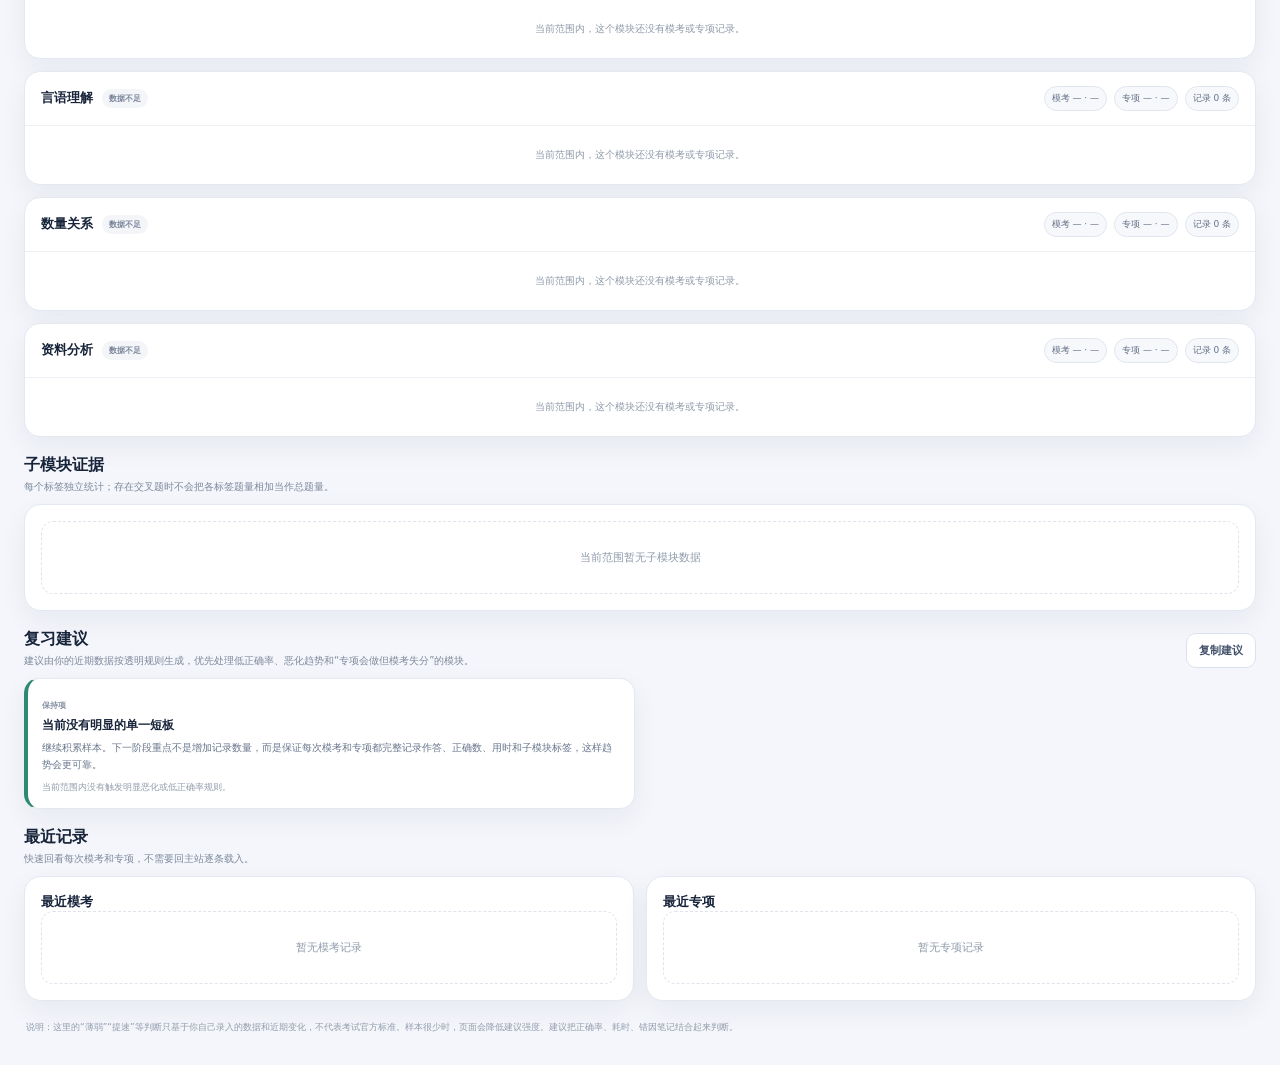
==== commit 143dce98: "Add separate statistics tables for each module" ====
--- a/analytics/index.html
+++ b/analytics/index.html
@@ -12,7 +12,7 @@
 .grid{display:grid;grid-template-columns:repeat(6,minmax(0,1fr));gap:10px}.kpi{background:var(--panel);border:1px solid var(--line);border-radius:15px;padding:15px;box-shadow:var(--shadow)}.kpi small{font-size:9px;color:var(--muted)}.kpi strong{display:block;font-size:22px;margin-top:6px;color:#263751}.kpi em{display:block;font-style:normal;font-size:9px;color:#9aa3b1;margin-top:4px;line-height:1.5}
 .section{margin-top:18px}.section-head{display:flex;align-items:flex-end;justify-content:space-between;gap:10px;margin-bottom:10px}.section-head h2{font-size:16px;margin:0}.section-head p{font-size:10px;color:var(--muted);margin:4px 0 0}.charts{display:grid;grid-template-columns:repeat(2,minmax(0,1fr));gap:12px}.panel{background:var(--panel);border:1px solid var(--line);border-radius:17px;padding:16px;box-shadow:var(--shadow);min-width:0}.panel-top{display:flex;justify-content:space-between;align-items:flex-start;gap:10px}.panel h3{font-size:13px;margin:0}.panel-top span{font-size:9px;color:var(--muted)}.chart{margin-top:12px;min-height:205px}.chart svg{width:100%;height:190px;display:block}.chart-empty{height:190px;display:grid;place-items:center;color:#9aa3b2;font-size:11px;border:1px dashed #e3e7ef;border-radius:12px}.chart-meta{display:flex;justify-content:space-between;gap:8px;flex-wrap:wrap;margin-top:4px;color:#7f8b9e;font-size:9px}.latest-pill{border-radius:999px;padding:5px 8px;background:#f1efff;color:#5f54c6;border:1px solid #e1dcff;font-size:9px;font-weight:800}
 .module-grid{display:grid;grid-template-columns:repeat(3,minmax(0,1fr));gap:10px}.module-card{background:#fff;border:1px solid var(--line);border-radius:15px;padding:14px;box-shadow:var(--shadow);min-width:0}.module-name{display:flex;justify-content:space-between;align-items:center;gap:8px}.module-name strong{font-size:12px}.flag{font-size:8px;border-radius:999px;padding:4px 7px;font-weight:850}.flag.good{background:#edf8f3;color:#2e755e}.flag.warn{background:#fff6e8;color:#9b6a25}.flag.bad{background:#fff0ef;color:#9d4e54}.flag.neutral{background:#f4f5f8;color:#778399}.dual{display:grid;grid-template-columns:1fr 1fr;gap:8px;margin-top:10px}.mini{border:1px solid #e9ecf2;background:#fafbfe;border-radius:10px;padding:9px}.mini small{font-size:8px;color:#909aa9}.mini b{display:block;font-size:14px;margin-top:4px}.mini em{display:block;font-style:normal;color:#8a95a6;font-size:8px;margin-top:3px;line-height:1.4}.diagnosis{font-size:9px;color:#66748a;line-height:1.65;margin-top:9px;border-top:1px dashed #e4e7ef;padding-top:8px}
-.sub-table{overflow:auto}.sub-table table{width:100%;border-collapse:collapse;min-width:850px;font-size:10px}.sub-table th{color:#8a95a6;text-align:left;padding:10px;border-bottom:1px solid #e8ebf2}.sub-table td{padding:10px;border-bottom:1px solid #eef0f5;color:#536177}.sub-table b{color:#2d3b52}.acc-good{color:#247158!important}.acc-bad{color:#a64f55!important}.pace{white-space:nowrap}
+.module-tables{display:flex;flex-direction:column;gap:12px}.module-table-card{background:#fff;border:1px solid var(--line);border-radius:16px;box-shadow:var(--shadow);overflow:hidden}.module-table-head{padding:14px 16px;display:flex;align-items:center;justify-content:space-between;gap:12px;flex-wrap:wrap;border-bottom:1px solid #edf0f5}.module-table-title{display:flex;align-items:center;gap:9px}.module-table-title h3{margin:0;font-size:13px}.module-table-summary{display:flex;gap:7px;flex-wrap:wrap}.module-table-summary span{font-size:9px;border:1px solid #e1e5ee;background:#f7f8fb;border-radius:999px;padding:5px 7px;color:#627087}.module-table-wrap{overflow:auto}.module-table{width:100%;border-collapse:collapse;min-width:940px;font-size:10px}.module-table th{color:#8793a5;text-align:left;padding:10px 12px;border-bottom:1px solid #e8ecf3;background:#fbfcfe;white-space:nowrap}.module-table td{padding:10px 12px;border-bottom:1px solid #eef1f5;color:#536177;white-space:nowrap}.module-table tr:last-child td{border-bottom:0}.source-badge{display:inline-flex;border-radius:999px;padding:4px 7px;font-size:8px;font-weight:850}.source-badge.mock{background:#f0eeff;color:#5e52c5;border:1px solid #ded9ff}.source-badge.drill{background:#edf8f3;color:#29725b;border:1px solid #d3eadf}.delta-up{color:#247158;font-weight:800}.delta-down{color:#a64f55;font-weight:800}.delta-flat{color:#8994a4}.module-table-empty{padding:22px;text-align:center;color:#909baa;font-size:10px}.sub-table{overflow:auto}.sub-table table{width:100%;border-collapse:collapse;min-width:850px;font-size:10px}.sub-table th{color:#8a95a6;text-align:left;padding:10px;border-bottom:1px solid #e8ebf2}.sub-table td{padding:10px;border-bottom:1px solid #eef0f5;color:#536177}.sub-table b{color:#2d3b52}.acc-good{color:#247158!important}.acc-bad{color:#a64f55!important}.pace{white-space:nowrap}
 .advice-grid{display:grid;grid-template-columns:repeat(2,minmax(0,1fr));gap:10px}.advice{background:#fff;border:1px solid var(--line);border-radius:15px;padding:14px;box-shadow:var(--shadow)}.advice.high{border-left:4px solid var(--red)}.advice.medium{border-left:4px solid var(--amber)}.advice.keep{border-left:4px solid var(--green)}.advice .tag{font-size:8px;color:#8792a3;font-weight:850}.advice h3{font-size:12px;margin:5px 0}.advice p{font-size:10px;color:#68768c;line-height:1.75;margin:0}.advice .evidence{font-size:9px;color:#939dab;margin-top:7px}
 .list-grid{display:grid;grid-template-columns:repeat(2,minmax(0,1fr));gap:12px}.record{border:1px solid #e6eaf1;border-radius:12px;padding:12px;margin-top:8px;background:#fcfcfe}.record-head{display:flex;justify-content:space-between;gap:8px;align-items:center}.record-head strong{font-size:11px}.record-head span{font-size:9px;color:#8994a5}.chips{display:flex;gap:5px;flex-wrap:wrap;margin-top:8px}.chip{font-size:8px;border:1px solid #e1e5ed;background:#f6f7fb;border-radius:999px;padding:4px 6px;color:#5e6b80}.chip.bad{background:#fff1f0;border-color:#f0d5d2;color:#9d5055}.chip.good{background:#edf8f3;border-color:#d3eadf;color:#28725a}
 .empty{padding:28px;text-align:center;color:#909bab;font-size:11px;border:1px dashed #dfe4ec;border-radius:12px}.foot{font-size:9px;color:#929cac;line-height:1.8;margin:18px 2px 6px}
@@ -33,6 +33,8 @@
 <section class="section"><div class="section-head"><div><h2>趋势变化</h2><p>正确率和单题用时分开看；不同模块不直接横比速度，只看同一模块自己的变化。</p></div></div><div class="charts"><div class="panel"><div class="panel-top"><div><h3>模考正确率 / 成绩趋势</h3><span id="mockTrendNote">—</span></div><span class="latest-pill" id="mockLatest">—</span></div><div class="chart" id="mockChart"></div></div><div class="panel"><div class="panel-top"><div><h3>专项正确率 / 单题用时趋势</h3><span id="drillTrendNote">—</span></div><span class="latest-pill" id="drillLatest">—</span></div><div class="chart" id="drillChart"></div></div></div></section>
 
 <section class="section"><div class="section-head"><div><h2>大模块诊断</h2><p>同时对照“模考表现”和“专项表现”，重点识别：知识薄弱、迁移不足、速度压力和稳定项。</p></div></div><div class="module-grid" id="moduleCards"></div></section>
+
+<section class="section"><div class="section-head"><div><h2>分模块统计表</h2><p>常识、政治、判断、言语、数量、资料分别成表；“较上次”只和同一来源的上一条记录比较，避免模考和专项互相混算。</p></div></div><div class="module-tables" id="moduleTables"></div></section>
 
 <section class="section"><div class="section-head"><div><h2>子模块证据</h2><p>每个标签独立统计；存在交叉题时不会把各标签题量相加当作总题量。</p></div></div><div class="panel sub-table" id="subTable"></div></section>
 
@@ -177,6 +179,32 @@
  }).join("");
  $("moduleCards").innerHTML=html;
 }
+function moduleTableRows(name,rows){
+ var out=[],mockHistory=[],drillHistory=[];
+ rows.mocks.forEach(function(x){var m=mockMetric(x,name);if(!m||!num(m.n))return;mockHistory.push({date:x.date,source:"mock",n:num(m.n),c:num(m.c),sec:metricSeconds(m),p:pct(num(m.c),num(m.n)),pace:pace(metricSeconds(m),num(m.n)),subCount:safe(m.submetrics).filter(function(s){return num(s.n)>0}).length,savedAt:x.savedAt||0})});
+ rows.drills.forEach(function(x){if(x.module!==name||!num(x.answered))return;drillHistory.push({date:x.date,source:"drill",n:num(x.answered),c:num(x.correct),sec:drillSeconds(x),p:pct(num(x.correct),num(x.answered)),pace:pace(drillSeconds(x),num(x.answered)),subCount:safe(x.submetrics).filter(function(s){return num(s.n)>0}).length,savedAt:x.savedAt||0})});
+ mockHistory.sort(function(a,b){return dateMs(a.date)-dateMs(b.date)||a.savedAt-b.savedAt});
+ drillHistory.sort(function(a,b){return dateMs(a.date)-dateMs(b.date)||a.savedAt-b.savedAt});
+ function addDelta(arr){arr.forEach(function(x,i){var prev=arr[i-1];x.accDelta=prev&&Number.isFinite(prev.p)?x.p-prev.p:NaN;x.paceDelta=prev&&Number.isFinite(prev.pace)&&Number.isFinite(x.pace)?x.pace-prev.pace:NaN})}
+ addDelta(mockHistory);addDelta(drillHistory);
+ out=mockHistory.concat(drillHistory).sort(function(a,b){return dateMs(b.date)-dateMs(a.date)||b.savedAt-a.savedAt});
+ return out;
+}
+function deltaText(v,isPace){
+ if(!Number.isFinite(v))return '<span class="delta-flat">—</span>';
+ var cls=Math.abs(v)<0.05?"delta-flat":(isPace?(v<0?"delta-up":"delta-down"):(v>0?"delta-up":"delta-down"));
+ var sign=v>0?"+":"";
+ return '<span class="'+cls+'">'+sign+v.toFixed(1)+(isPace?"秒":"pp")+'</span>';
+}
+function renderModuleTables(rows){
+ var chosen=selectedModule(),names=chosen==="all"?MODULES:[chosen];
+ $("moduleTables").innerHTML=names.map(function(name){
+   var list=moduleTableRows(name,rows),m=aggregateMock(name,rows.mocks),d=aggregateDrill(name,rows.drills);
+   var summary='<div class="module-table-summary"><span>模考 '+fmtPct(m.p)+' · '+fmtPace(m.pace)+'</span><span>专项 '+fmtPct(d.p)+' · '+fmtPace(d.pace)+'</span><span>记录 '+list.length+' 条</span></div>';
+   var body=list.length?'<div class="module-table-wrap"><table class="module-table"><thead><tr><th>日期</th><th>来源</th><th>做对 / 作答</th><th>正确率</th><th>总耗时</th><th>单题用时</th><th>正确率较上次</th><th>单题用时较上次</th><th>子模块标签</th></tr></thead><tbody>'+list.map(function(x){return '<tr><td><b>'+esc(x.date)+'</b></td><td><span class="source-badge '+x.source+'">'+(x.source==="mock"?"模考":"专项")+'</span></td><td>'+x.c+' / '+x.n+'</td><td class="'+accClass(x.p)+'">'+fmtPct(x.p)+'</td><td>'+fmtDur(x.sec)+'</td><td>'+fmtPace(x.pace)+'</td><td>'+deltaText(x.accDelta,false)+'</td><td>'+deltaText(x.paceDelta,true)+'</td><td>'+x.subCount+' 个</td></tr>'}).join("")+'</tbody></table></div>':'<div class="module-table-empty">当前范围内，这个模块还没有模考或专项记录。</div>';
+   return '<div class="module-table-card"><div class="module-table-head"><div class="module-table-title"><h3>'+esc(name)+'</h3>'+function(){var base=Number.isFinite(m.p)&&Number.isFinite(d.p)?Math.min(m.p,d.p):(Number.isFinite(m.p)?m.p:d.p),fl=flagFor(base);return '<span class="flag '+fl[1]+'">'+fl[0]+'</span>'}()+'</div>'+summary+'</div>'+body+'</div>';
+ }).join("");
+}
 function subStats(rows){
  var map={};
  function get(parent,name){var k=parent+"|||"+name;if(!map[k])map[k]={parent:parent,name:name,mock:{c:0,n:0,sec:0,items:[]},drill:{c:0,n:0,sec:0,items:[]}};return map[k]}
@@ -227,7 +255,7 @@
  $("recentDrills").innerHTML=drills.length?drills.map(function(x){var p=pct(num(x.correct),num(x.answered)),chips=safe(x.submetrics).map(function(s){var sp=pct(num(s.c),num(s.n));return '<span class="chip '+(sp>=85?"good":sp<70?"bad":"")+'">'+esc(s.name)+" "+fmtPct(sp)+" · "+fmtPace(pace(subSeconds(s),num(s.n)))+'</span>'}).join("");return '<div class="record"><div class="record-head"><strong>'+esc(x.date+" · "+x.module)+'</strong><span>'+fmtPct(p)+" · "+fmtPace(pace(drillSeconds(x),num(x.answered)))+'</span></div><div class="chips">'+chips+'</div></div>'}).join(""):'<div class="empty">暂无专项记录</div>';
 }
 function render(){
- var rows=rangeRows();renderKpis(rows);renderCharts(rows);renderModules(rows);renderSubs(rows);renderAdvice(rows);renderRecent(rows);
+ var rows=rangeRows();renderKpis(rows);renderCharts(rows);renderModules(rows);renderModuleTables(rows);renderSubs(rows);renderAdvice(rows);renderRecent(rows);
  $("sourceText").textContent=source+"；模考 "+safe(state.civilMocks).length+" 次，专项 "+safe(state.drills).length+" 条。";
  $("sourceStatus").textContent=source.indexOf("云端")>=0?"云端已读取":"使用本地数据";
  $("updatedAt").textContent="分析更新时间："+new Date().toLocaleString("zh-CN",{hour12:false});
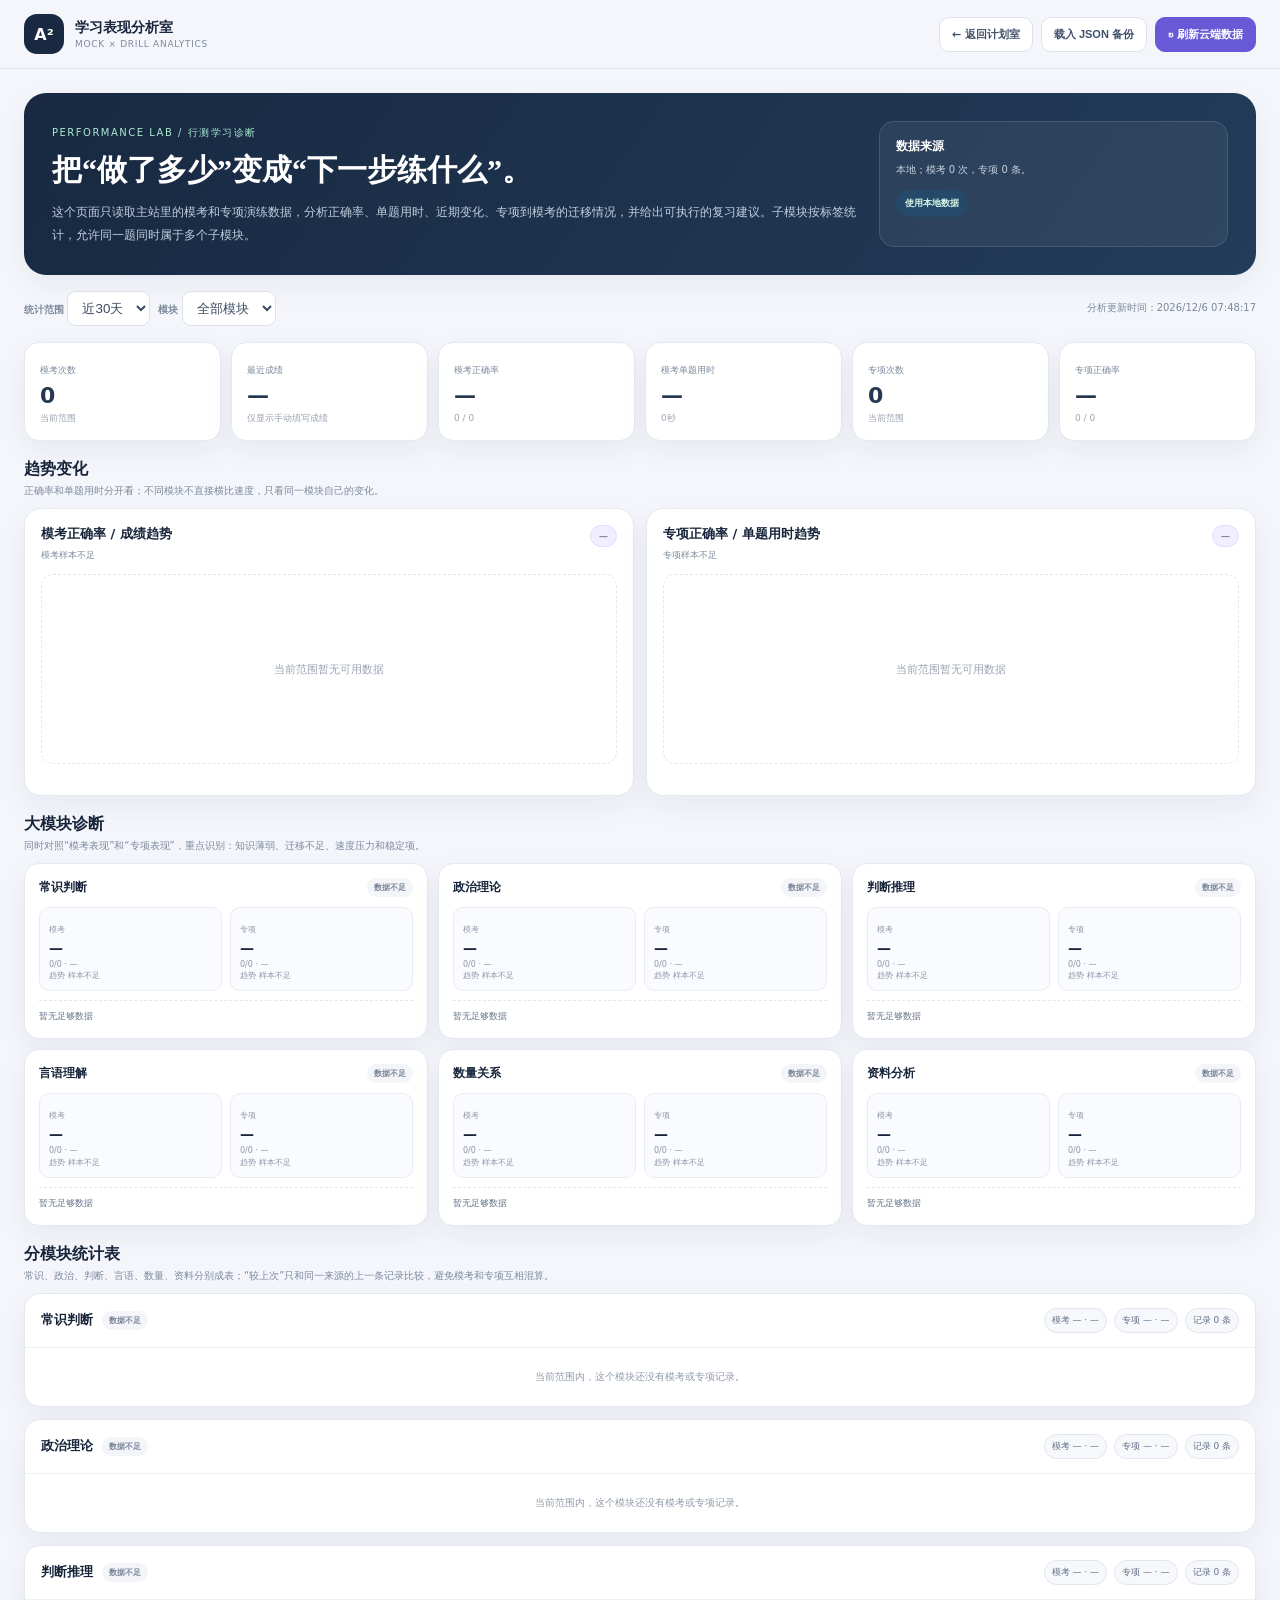
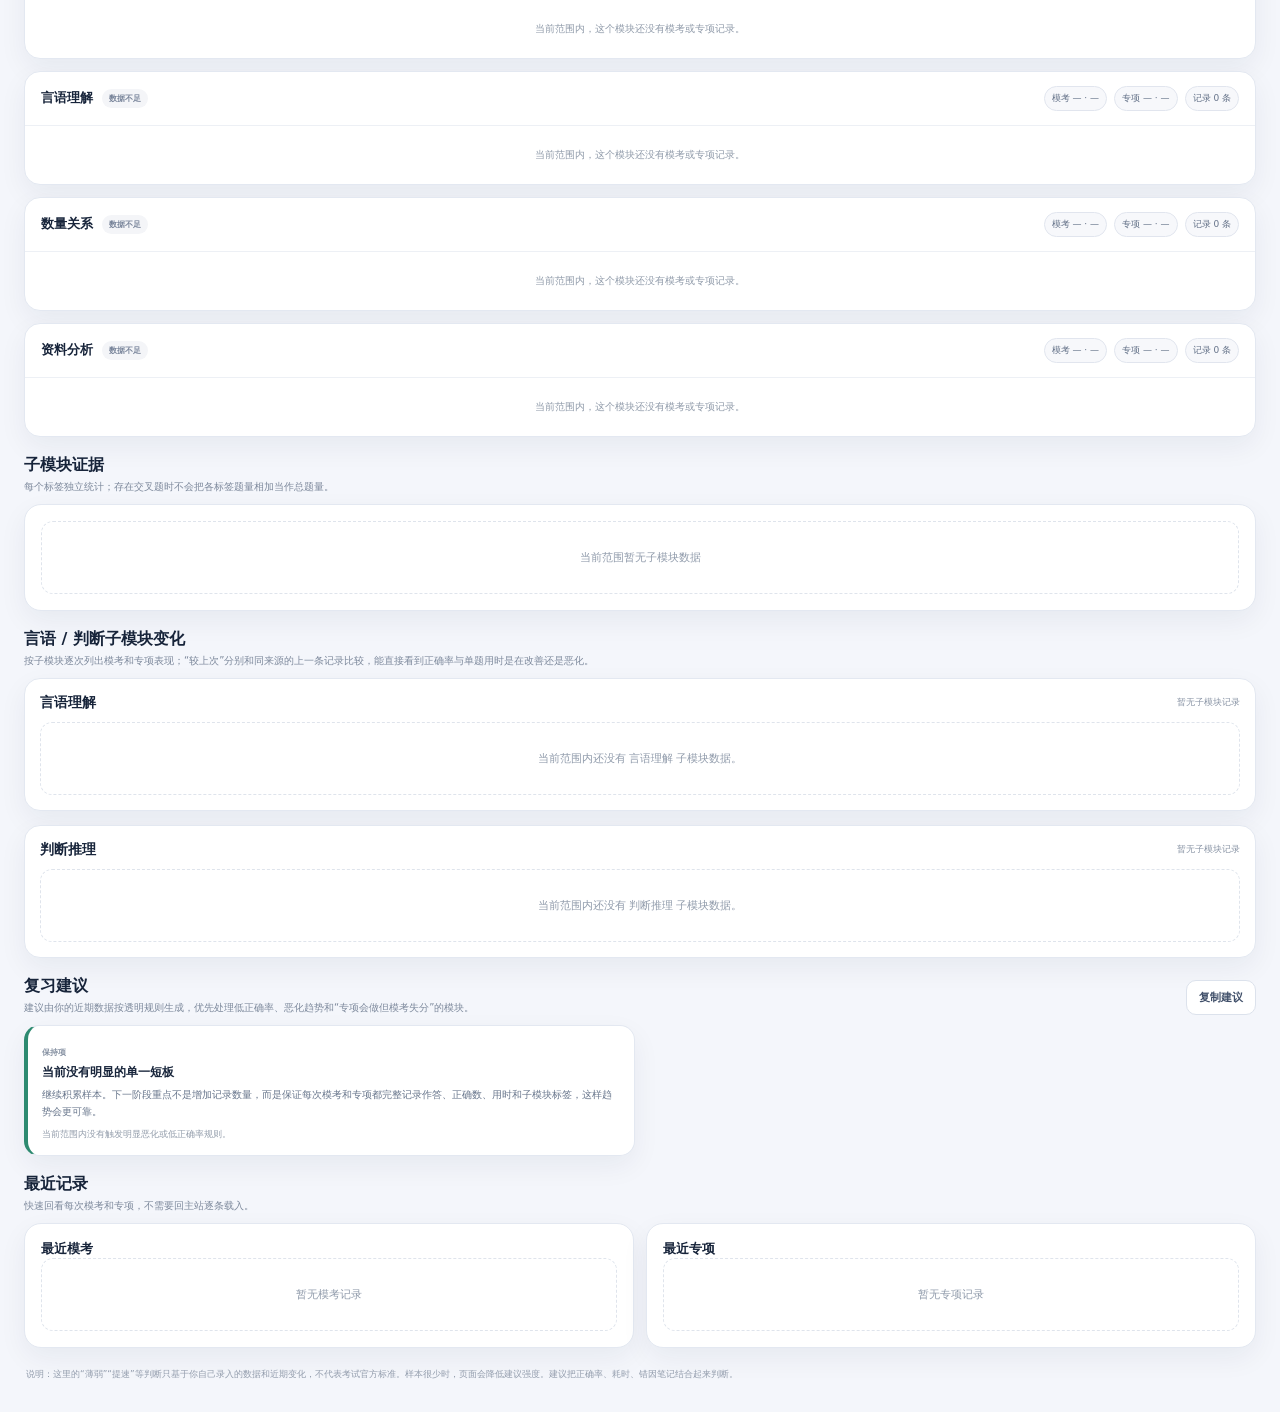
==== commit 6ea7d018: "Add language and reasoning submodule change tables" ====
--- a/analytics/index.html
+++ b/analytics/index.html
@@ -12,7 +12,7 @@
 .grid{display:grid;grid-template-columns:repeat(6,minmax(0,1fr));gap:10px}.kpi{background:var(--panel);border:1px solid var(--line);border-radius:15px;padding:15px;box-shadow:var(--shadow)}.kpi small{font-size:9px;color:var(--muted)}.kpi strong{display:block;font-size:22px;margin-top:6px;color:#263751}.kpi em{display:block;font-style:normal;font-size:9px;color:#9aa3b1;margin-top:4px;line-height:1.5}
 .section{margin-top:18px}.section-head{display:flex;align-items:flex-end;justify-content:space-between;gap:10px;margin-bottom:10px}.section-head h2{font-size:16px;margin:0}.section-head p{font-size:10px;color:var(--muted);margin:4px 0 0}.charts{display:grid;grid-template-columns:repeat(2,minmax(0,1fr));gap:12px}.panel{background:var(--panel);border:1px solid var(--line);border-radius:17px;padding:16px;box-shadow:var(--shadow);min-width:0}.panel-top{display:flex;justify-content:space-between;align-items:flex-start;gap:10px}.panel h3{font-size:13px;margin:0}.panel-top span{font-size:9px;color:var(--muted)}.chart{margin-top:12px;min-height:205px}.chart svg{width:100%;height:190px;display:block}.chart-empty{height:190px;display:grid;place-items:center;color:#9aa3b2;font-size:11px;border:1px dashed #e3e7ef;border-radius:12px}.chart-meta{display:flex;justify-content:space-between;gap:8px;flex-wrap:wrap;margin-top:4px;color:#7f8b9e;font-size:9px}.latest-pill{border-radius:999px;padding:5px 8px;background:#f1efff;color:#5f54c6;border:1px solid #e1dcff;font-size:9px;font-weight:800}
 .module-grid{display:grid;grid-template-columns:repeat(3,minmax(0,1fr));gap:10px}.module-card{background:#fff;border:1px solid var(--line);border-radius:15px;padding:14px;box-shadow:var(--shadow);min-width:0}.module-name{display:flex;justify-content:space-between;align-items:center;gap:8px}.module-name strong{font-size:12px}.flag{font-size:8px;border-radius:999px;padding:4px 7px;font-weight:850}.flag.good{background:#edf8f3;color:#2e755e}.flag.warn{background:#fff6e8;color:#9b6a25}.flag.bad{background:#fff0ef;color:#9d4e54}.flag.neutral{background:#f4f5f8;color:#778399}.dual{display:grid;grid-template-columns:1fr 1fr;gap:8px;margin-top:10px}.mini{border:1px solid #e9ecf2;background:#fafbfe;border-radius:10px;padding:9px}.mini small{font-size:8px;color:#909aa9}.mini b{display:block;font-size:14px;margin-top:4px}.mini em{display:block;font-style:normal;color:#8a95a6;font-size:8px;margin-top:3px;line-height:1.4}.diagnosis{font-size:9px;color:#66748a;line-height:1.65;margin-top:9px;border-top:1px dashed #e4e7ef;padding-top:8px}
-.module-tables{display:flex;flex-direction:column;gap:12px}.module-table-card{background:#fff;border:1px solid var(--line);border-radius:16px;box-shadow:var(--shadow);overflow:hidden}.module-table-head{padding:14px 16px;display:flex;align-items:center;justify-content:space-between;gap:12px;flex-wrap:wrap;border-bottom:1px solid #edf0f5}.module-table-title{display:flex;align-items:center;gap:9px}.module-table-title h3{margin:0;font-size:13px}.module-table-summary{display:flex;gap:7px;flex-wrap:wrap}.module-table-summary span{font-size:9px;border:1px solid #e1e5ee;background:#f7f8fb;border-radius:999px;padding:5px 7px;color:#627087}.module-table-wrap{overflow:auto}.module-table{width:100%;border-collapse:collapse;min-width:940px;font-size:10px}.module-table th{color:#8793a5;text-align:left;padding:10px 12px;border-bottom:1px solid #e8ecf3;background:#fbfcfe;white-space:nowrap}.module-table td{padding:10px 12px;border-bottom:1px solid #eef1f5;color:#536177;white-space:nowrap}.module-table tr:last-child td{border-bottom:0}.source-badge{display:inline-flex;border-radius:999px;padding:4px 7px;font-size:8px;font-weight:850}.source-badge.mock{background:#f0eeff;color:#5e52c5;border:1px solid #ded9ff}.source-badge.drill{background:#edf8f3;color:#29725b;border:1px solid #d3eadf}.delta-up{color:#247158;font-weight:800}.delta-down{color:#a64f55;font-weight:800}.delta-flat{color:#8994a4}.module-table-empty{padding:22px;text-align:center;color:#909baa;font-size:10px}.sub-table{overflow:auto}.sub-table table{width:100%;border-collapse:collapse;min-width:850px;font-size:10px}.sub-table th{color:#8a95a6;text-align:left;padding:10px;border-bottom:1px solid #e8ebf2}.sub-table td{padding:10px;border-bottom:1px solid #eef0f5;color:#536177}.sub-table b{color:#2d3b52}.acc-good{color:#247158!important}.acc-bad{color:#a64f55!important}.pace{white-space:nowrap}
+.module-tables{display:flex;flex-direction:column;gap:12px}.module-table-card{background:#fff;border:1px solid var(--line);border-radius:16px;box-shadow:var(--shadow);overflow:hidden}.module-table-head{padding:14px 16px;display:flex;align-items:center;justify-content:space-between;gap:12px;flex-wrap:wrap;border-bottom:1px solid #edf0f5}.module-table-title{display:flex;align-items:center;gap:9px}.module-table-title h3{margin:0;font-size:13px}.module-table-summary{display:flex;gap:7px;flex-wrap:wrap}.module-table-summary span{font-size:9px;border:1px solid #e1e5ee;background:#f7f8fb;border-radius:999px;padding:5px 7px;color:#627087}.module-table-wrap{overflow:auto}.module-table{width:100%;border-collapse:collapse;min-width:940px;font-size:10px}.module-table th{color:#8793a5;text-align:left;padding:10px 12px;border-bottom:1px solid #e8ecf3;background:#fbfcfe;white-space:nowrap}.module-table td{padding:10px 12px;border-bottom:1px solid #eef1f5;color:#536177;white-space:nowrap}.module-table tr:last-child td{border-bottom:0}.source-badge{display:inline-flex;border-radius:999px;padding:4px 7px;font-size:8px;font-weight:850}.source-badge.mock{background:#f0eeff;color:#5e52c5;border:1px solid #ded9ff}.source-badge.drill{background:#edf8f3;color:#29725b;border:1px solid #d3eadf}.delta-up{color:#247158;font-weight:800}.delta-down{color:#a64f55;font-weight:800}.delta-flat{color:#8994a4}.module-table-empty{padding:22px;text-align:center;color:#909baa;font-size:10px}.sub-change-groups{display:flex;flex-direction:column;gap:14px}.sub-change-parent{background:#fff;border:1px solid var(--line);border-radius:16px;box-shadow:var(--shadow);padding:15px}.sub-change-parent-head{display:flex;justify-content:space-between;align-items:center;gap:10px;flex-wrap:wrap;margin-bottom:10px}.sub-change-parent-head h3{margin:0;font-size:14px}.sub-change-parent-head span{font-size:9px;color:#8994a5}.sub-change-grid{display:grid;grid-template-columns:repeat(2,minmax(0,1fr));gap:10px}.sub-change-card{border:1px solid #e5e9f1;border-radius:13px;overflow:hidden;background:#fcfcfe}.sub-change-head{padding:11px 12px;border-bottom:1px solid #eceff4;display:flex;align-items:center;justify-content:space-between;gap:8px}.sub-change-head strong{font-size:11px}.sub-change-head span{font-size:9px;color:#8591a3}.sub-change-table{overflow:auto}.sub-change-table table{width:100%;border-collapse:collapse;min-width:620px;font-size:9px}.sub-change-table th{padding:8px 9px;text-align:left;color:#8a95a7;background:#f8f9fc;border-bottom:1px solid #e8ecf2;white-space:nowrap}.sub-change-table td{padding:8px 9px;border-bottom:1px solid #eef1f5;color:#56647a;white-space:nowrap}.sub-change-table tr:last-child td{border-bottom:0}.sub-change-note{font-size:9px;color:#8c97a7;line-height:1.65;padding:10px 11px;background:#fafbfe;border-top:1px dashed #e4e8ef}@media(max-width:900px){.sub-change-grid{grid-template-columns:1fr}}.sub-table{overflow:auto}.sub-table table{width:100%;border-collapse:collapse;min-width:850px;font-size:10px}.sub-table th{color:#8a95a6;text-align:left;padding:10px;border-bottom:1px solid #e8ebf2}.sub-table td{padding:10px;border-bottom:1px solid #eef0f5;color:#536177}.sub-table b{color:#2d3b52}.acc-good{color:#247158!important}.acc-bad{color:#a64f55!important}.pace{white-space:nowrap}
 .advice-grid{display:grid;grid-template-columns:repeat(2,minmax(0,1fr));gap:10px}.advice{background:#fff;border:1px solid var(--line);border-radius:15px;padding:14px;box-shadow:var(--shadow)}.advice.high{border-left:4px solid var(--red)}.advice.medium{border-left:4px solid var(--amber)}.advice.keep{border-left:4px solid var(--green)}.advice .tag{font-size:8px;color:#8792a3;font-weight:850}.advice h3{font-size:12px;margin:5px 0}.advice p{font-size:10px;color:#68768c;line-height:1.75;margin:0}.advice .evidence{font-size:9px;color:#939dab;margin-top:7px}
 .list-grid{display:grid;grid-template-columns:repeat(2,minmax(0,1fr));gap:12px}.record{border:1px solid #e6eaf1;border-radius:12px;padding:12px;margin-top:8px;background:#fcfcfe}.record-head{display:flex;justify-content:space-between;gap:8px;align-items:center}.record-head strong{font-size:11px}.record-head span{font-size:9px;color:#8994a5}.chips{display:flex;gap:5px;flex-wrap:wrap;margin-top:8px}.chip{font-size:8px;border:1px solid #e1e5ed;background:#f6f7fb;border-radius:999px;padding:4px 6px;color:#5e6b80}.chip.bad{background:#fff1f0;border-color:#f0d5d2;color:#9d5055}.chip.good{background:#edf8f3;border-color:#d3eadf;color:#28725a}
 .empty{padding:28px;text-align:center;color:#909bab;font-size:11px;border:1px dashed #dfe4ec;border-radius:12px}.foot{font-size:9px;color:#929cac;line-height:1.8;margin:18px 2px 6px}
@@ -37,6 +37,8 @@
 <section class="section"><div class="section-head"><div><h2>分模块统计表</h2><p>常识、政治、判断、言语、数量、资料分别成表；“较上次”只和同一来源的上一条记录比较，避免模考和专项互相混算。</p></div></div><div class="module-tables" id="moduleTables"></div></section>
 
 <section class="section"><div class="section-head"><div><h2>子模块证据</h2><p>每个标签独立统计；存在交叉题时不会把各标签题量相加当作总题量。</p></div></div><div class="panel sub-table" id="subTable"></div></section>
+
+<section class="section"><div class="section-head"><div><h2>言语 / 判断子模块变化</h2><p>按子模块逐次列出模考和专项表现；“较上次”分别和同来源的上一条记录比较，能直接看到正确率与单题用时是在改善还是恶化。</p></div></div><div class="sub-change-groups" id="subChanges"></div></section>
 
 <section class="section"><div class="section-head"><div><h2>复习建议</h2><p>建议由你的近期数据按透明规则生成，优先处理低正确率、恶化趋势和“专项会做但模考失分”的模块。</p></div><button class="btn" id="copyAdvice">复制建议</button></div><div class="advice-grid" id="advice"></div></section>
 
@@ -225,6 +227,31 @@
    return '<tr><td><b>'+esc(r.parent)+'</b></td><td>'+esc(r.name)+'</td><td class="'+accClass(r.mock.p)+'">'+fmtPct(r.mock.p)+' <span class="muted">'+r.mock.c+'/'+r.mock.n+'</span></td><td class="pace">'+fmtPace(r.mock.pace)+'</td><td class="'+accClass(r.drill.p)+'">'+fmtPct(r.drill.p)+' <span class="muted">'+r.drill.c+'/'+r.drill.n+'</span></td><td class="pace">'+fmtPace(r.drill.pace)+'</td><td>'+esc(signal.join(" · "))+'</td></tr>';
  }).join("")+'</tbody></table>';
 }
+function subHistoryRows(parent,name,rows){
+ var mock=[],drill=[];
+ rows.mocks.forEach(function(x){var m=mockMetric(x,parent);if(!m)return;safe(m.submetrics).forEach(function(s){if(s.name!==name||!num(s.n))return;var sec=subSeconds(s);mock.push({date:x.date,source:"mock",c:num(s.c),n:num(s.n),p:pct(num(s.c),num(s.n)),sec:sec,pace:pace(sec,num(s.n)),savedAt:x.savedAt||0})})});
+ rows.drills.forEach(function(x){if(x.module!==parent)return;safe(x.submetrics).forEach(function(s){if(s.name!==name||!num(s.n))return;var sec=subSeconds(s);drill.push({date:x.date,source:"drill",c:num(s.c),n:num(s.n),p:pct(num(s.c),num(s.n)),sec:sec,pace:pace(sec,num(s.n)),savedAt:x.savedAt||0})})});
+ function prepare(arr){arr.sort(function(a,b){return dateMs(a.date)-dateMs(b.date)||a.savedAt-b.savedAt});arr.forEach(function(x,i){var prev=arr[i-1];x.accDelta=prev?x.p-prev.p:NaN;x.paceDelta=prev&&Number.isFinite(prev.pace)&&Number.isFinite(x.pace)?x.pace-prev.pace:NaN})}
+ prepare(mock);prepare(drill);
+ return mock.concat(drill).sort(function(a,b){return dateMs(b.date)-dateMs(a.date)||b.savedAt-a.savedAt});
+}
+function renderSubChanges(rows){
+ var filter=selectedModule(),parents=filter==="all"?["言语理解","判断推理"]:((filter==="言语理解"||filter==="判断推理")?[filter]:[]);
+ if(!parents.length){$("subChanges").innerHTML='<div class="empty">当前模块筛选不是言语或判断。切换到“全部模块 / 言语理解 / 判断推理”即可查看子模块变化。</div>';return}
+ var stats=subStats(rows),html=parents.map(function(parent){
+   var names=stats.filter(function(x){return x.parent===parent}).map(function(x){return x.name});
+   names=names.filter(function(x,i,a){return a.indexOf(x)===i});
+   if(!names.length)return '<div class="sub-change-parent"><div class="sub-change-parent-head"><h3>'+esc(parent)+'</h3><span>暂无子模块记录</span></div><div class="empty">当前范围内还没有 '+esc(parent)+' 子模块数据。</div></div>';
+   var cards=names.map(function(name){
+     var list=subHistoryRows(parent,name,rows),latest=list[0],mockCount=list.filter(function(x){return x.source==="mock"}).length,drillCount=list.filter(function(x){return x.source==="drill"}).length;
+     var body=list.length?'<div class="sub-change-table"><table><thead><tr><th>日期</th><th>来源</th><th>做对 / 作答</th><th>正确率</th><th>正确率较上次</th><th>单题用时</th><th>用时较上次</th></tr></thead><tbody>'+list.map(function(x){return '<tr><td><b>'+esc(x.date)+'</b></td><td><span class="source-badge '+x.source+'">'+(x.source==="mock"?"模考":"专项")+'</span></td><td>'+x.c+' / '+x.n+'</td><td class="'+accClass(x.p)+'">'+fmtPct(x.p)+'</td><td>'+deltaText(x.accDelta,false)+'</td><td>'+fmtPace(x.pace)+'</td><td>'+deltaText(x.paceDelta,true)+'</td></tr>'}).join("")+'</tbody></table></div>':'<div class="module-table-empty">暂无记录</div>';
+     var latestText=latest?fmtPct(latest.p)+' · '+fmtPace(latest.pace):'—';
+     return '<div class="sub-change-card"><div class="sub-change-head"><strong>'+esc(name)+'</strong><span>最新 '+esc(latestText)+'</span></div>'+body+'<div class="sub-change-note">当前范围：模考 '+mockCount+' 次 · 专项 '+drillCount+' 次。绿色变化表示正确率上升或单题用时下降；红色表示相反。</div></div>';
+   }).join("");
+   return '<div class="sub-change-parent"><div class="sub-change-parent-head"><h3>'+esc(parent)+'</h3><span>'+names.length+' 个子模块标签</span></div><div class="sub-change-grid">'+cards+'</div></div>';
+ }).join("");
+ $("subChanges").innerHTML=html;
+}
 function buildAdvice(rows){
  var out=[],stats=MODULES.map(function(name){return {name:name,m:aggregateMock(name,rows.mocks),d:aggregateDrill(name,rows.drills)}});
  stats.forEach(function(s){
@@ -255,7 +282,7 @@
  $("recentDrills").innerHTML=drills.length?drills.map(function(x){var p=pct(num(x.correct),num(x.answered)),chips=safe(x.submetrics).map(function(s){var sp=pct(num(s.c),num(s.n));return '<span class="chip '+(sp>=85?"good":sp<70?"bad":"")+'">'+esc(s.name)+" "+fmtPct(sp)+" · "+fmtPace(pace(subSeconds(s),num(s.n)))+'</span>'}).join("");return '<div class="record"><div class="record-head"><strong>'+esc(x.date+" · "+x.module)+'</strong><span>'+fmtPct(p)+" · "+fmtPace(pace(drillSeconds(x),num(x.answered)))+'</span></div><div class="chips">'+chips+'</div></div>'}).join(""):'<div class="empty">暂无专项记录</div>';
 }
 function render(){
- var rows=rangeRows();renderKpis(rows);renderCharts(rows);renderModules(rows);renderModuleTables(rows);renderSubs(rows);renderAdvice(rows);renderRecent(rows);
+ var rows=rangeRows();renderKpis(rows);renderCharts(rows);renderModules(rows);renderModuleTables(rows);renderSubs(rows);renderSubChanges(rows);renderAdvice(rows);renderRecent(rows);
  $("sourceText").textContent=source+"；模考 "+safe(state.civilMocks).length+" 次，专项 "+safe(state.drills).length+" 条。";
  $("sourceStatus").textContent=source.indexOf("云端")>=0?"云端已读取":"使用本地数据";
  $("updatedAt").textContent="分析更新时间："+new Date().toLocaleString("zh-CN",{hour12:false});
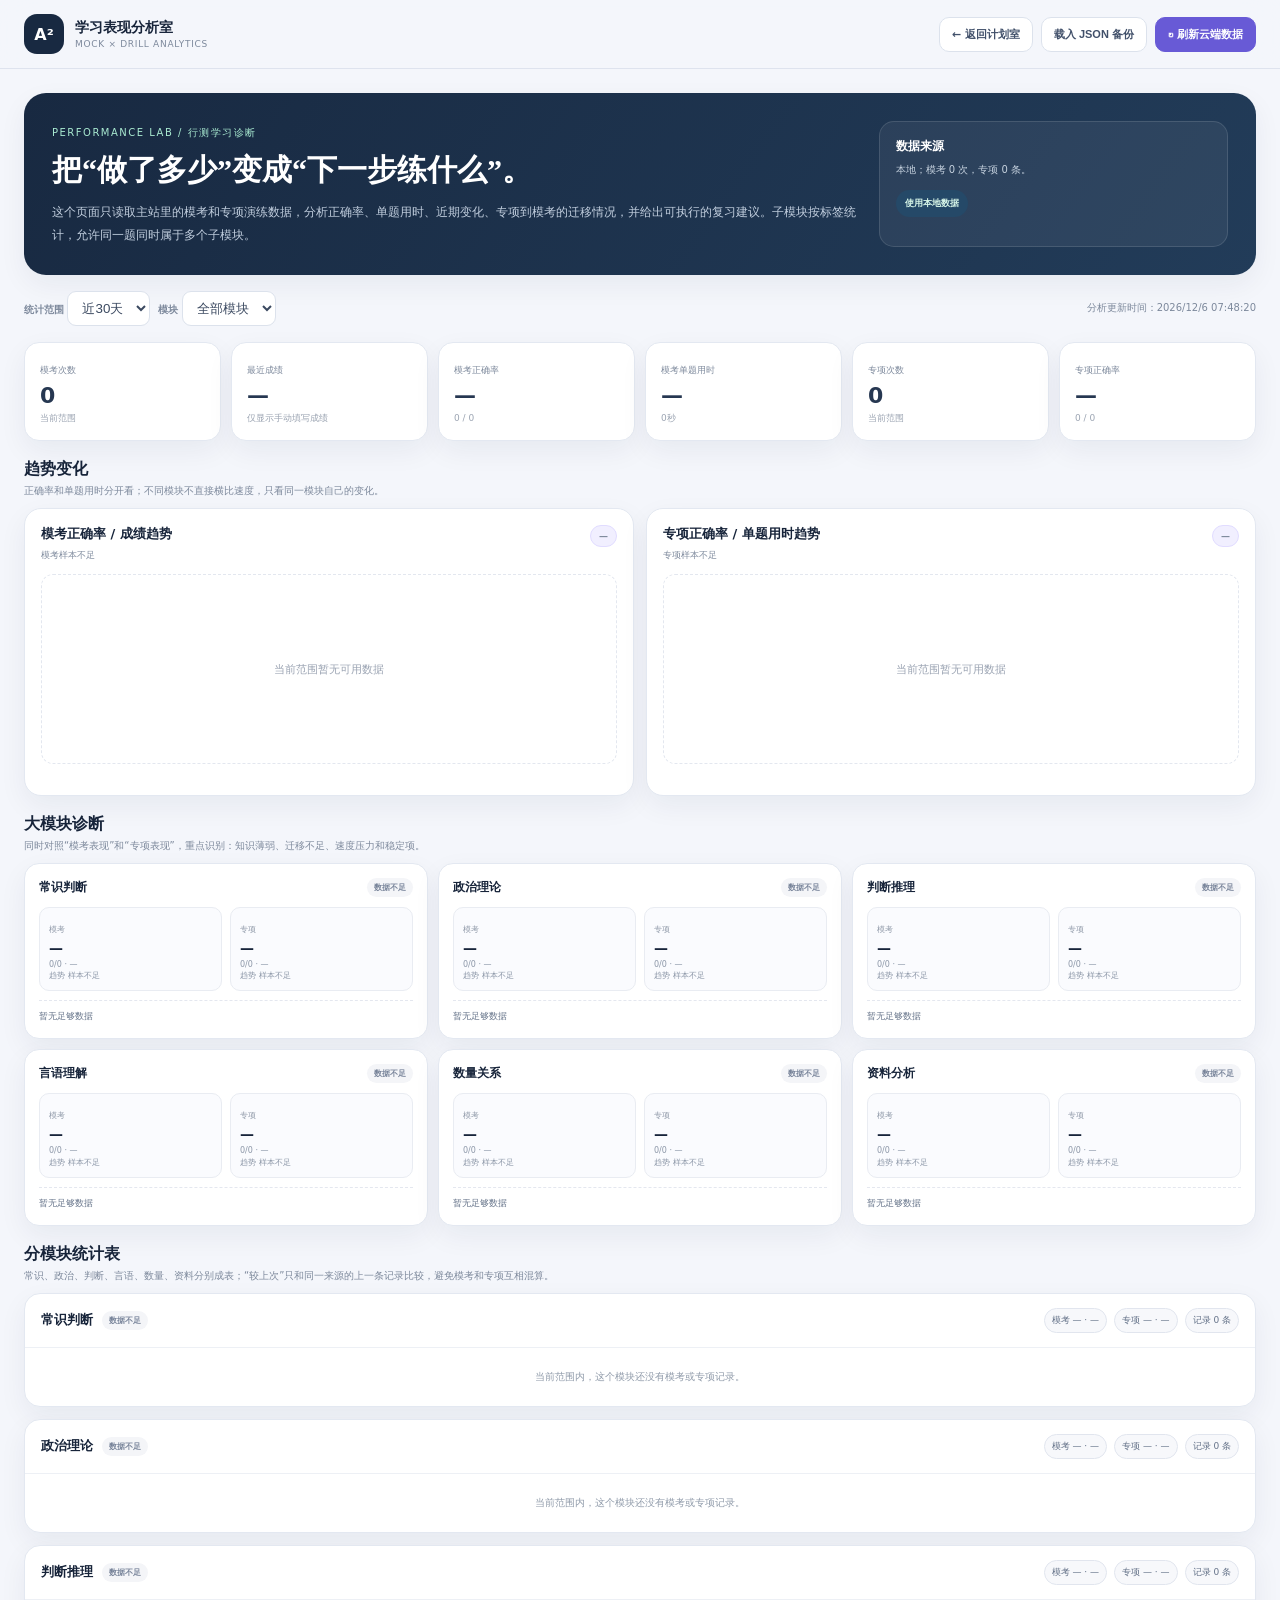
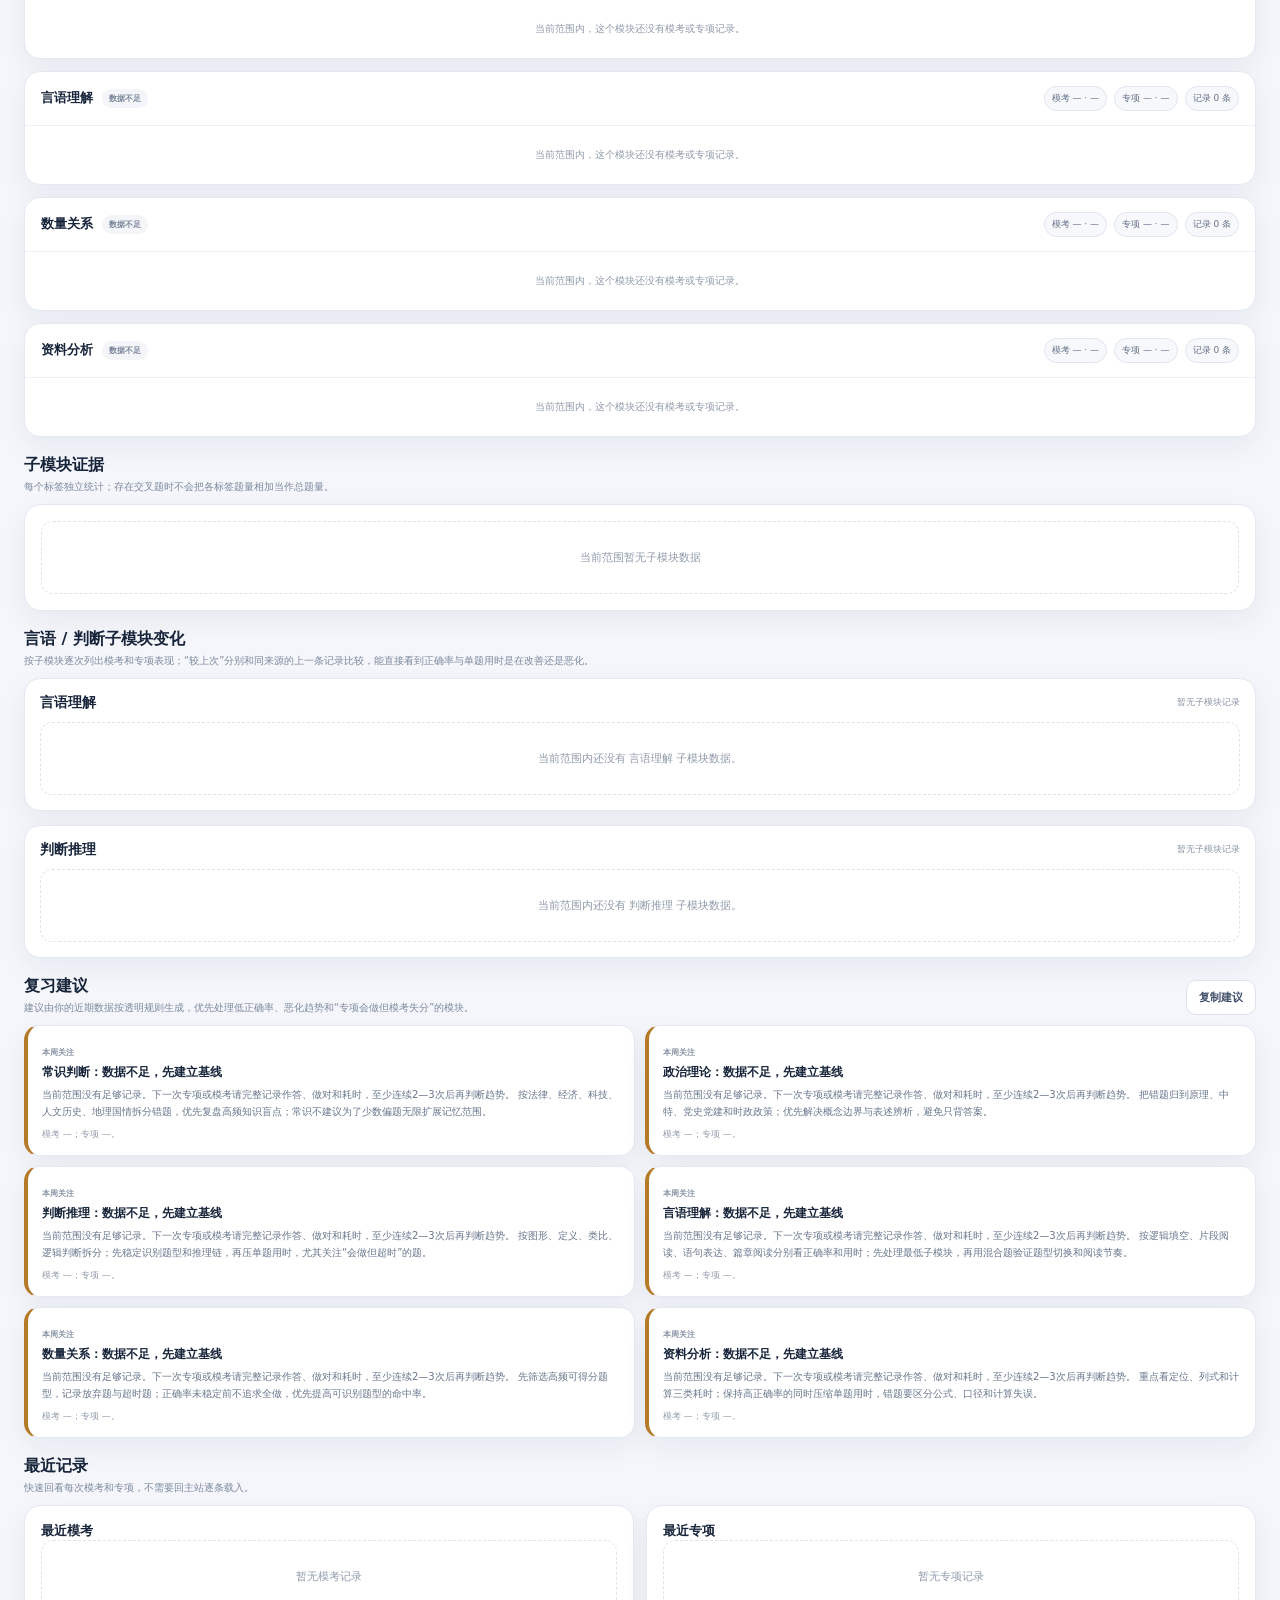
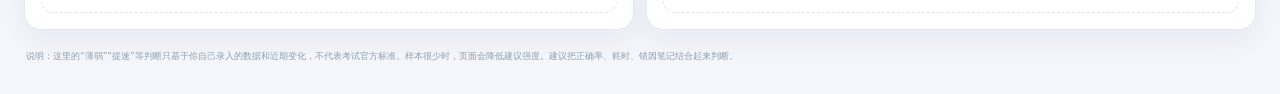
==== commit 5d7ea13b: "Ensure review advice covers every module including language" ====
--- a/analytics/index.html
+++ b/analytics/index.html
@@ -253,23 +253,65 @@
  $("subChanges").innerHTML=html;
 }
 function buildAdvice(rows){
- var out=[],stats=MODULES.map(function(name){return {name:name,m:aggregateMock(name,rows.mocks),d:aggregateDrill(name,rows.drills)}});
+ var stats=MODULES.map(function(name){return {name:name,m:aggregateMock(name,rows.mocks),d:aggregateDrill(name,rows.drills)}}),
+     moduleAdvice=[],
+     strategies={
+       "常识判断":"按法律、经济、科技、人文历史、地理国情拆分错题，优先复盘高频知识盲点；常识不建议为了少数偏题无限扩展记忆范围。",
+       "政治理论":"把错题归到原理、中特、党史党建和时政政策；优先解决概念边界与表述辨析，避免只背答案。",
+       "判断推理":"按图形、定义、类比、逻辑判断拆分；先稳定识别题型和推理链，再压单题用时，尤其关注“会做但超时”的题。",
+       "言语理解":"按逻辑填空、片段阅读、语句表达、篇章阅读分别看正确率和用时；先处理最低子模块，再用混合题验证题型切换和阅读节奏。",
+       "数量关系":"先筛选高频可得分题型，记录放弃题与超时题；正确率未稳定前不追求全做，优先提高可识别题型的命中率。",
+       "资料分析":"重点看定位、列式和计算三类耗时；保持高正确率的同时压缩单题用时，错题要区分公式、口径和计算失误。"
+     };
+
  stats.forEach(function(s){
-   var m=s.m,d=s.d;
-   if(m.n>=10&&d.n>=10&&m.p<75&&d.p>=82)out.push({level:"high",title:s.name+"：专项会做，但模考没有兑现",text:"接下来减少纯同类刷题，把训练改成混合限时：10—20题跨题型组合，做完立刻复盘“识别题型、切换顺序、超时跳题”。下一次模考只验证这一项。",evidence:"模考 "+fmtPct(m.p)+"；专项 "+fmtPct(d.p)+"。"});
-   else if(m.n+d.n>=15&&((Number.isFinite(m.p)&&m.p<72)||(Number.isFinite(d.p)&&d.p<72)))out.push({level:"high",title:s.name+"：正确率仍是首要矛盾",text:"先停止追求更快速度。用小组题训练方法稳定性：每组10—15题，错题必须标记为知识点、审题、计算、推理链或时间压力，再针对最高频错因复练。",evidence:"模考 "+fmtPct(m.p)+"；专项 "+fmtPct(d.p)+"。"});
-   if(d.items.length>=2&&Number.isFinite(d.delta)&&d.delta<-6)out.push({level:"medium",title:s.name+"：专项正确率近期下降",text:"回看最近两次专项，比较题型构成和单题用时。如果速度同时变快，先放宽时间约10%，把正确率恢复后再逐步压时。",evidence:"专项最近变化 "+trendLabel(d.delta,true)+"；用时变化 "+trendLabel(d.paceDelta,false)+"。"});
-   if(m.items.length>=2&&Number.isFinite(m.delta)&&m.delta<-6)out.push({level:"high",title:s.name+"：模考表现出现回落",text:"优先复盘最近两套卷中重复出现的错误类型，不要只看答案。把“会做但错/会做但超时”的题单独抽出，下一次整卷前只复练这一类。",evidence:"模考最近变化 "+trendLabel(m.delta,true)+"。"});
-   if(m.n>=15&&d.n>=20&&m.p>=85&&d.p>=85)out.push({level:"keep",title:s.name+"：当前较稳定",text:"不需要继续堆大量同类题。保持低频保温，把训练资源让给更弱模块；每周用一小组限时题或整卷中的该模块检查是否退步。",evidence:"模考 "+fmtPct(m.p)+"；专项 "+fmtPct(d.p)+"。"});
+   var m=s.m,d=s.d,level="keep",title="",text="",evidence="模考 "+fmtPct(m.p)+"；专项 "+fmtPct(d.p)+"。";
+   if(!m.n&&!d.n){
+     level="medium";title=s.name+"：数据不足，先建立基线";
+     text="当前范围没有足够记录。下一次专项或模考请完整记录作答、做对和耗时，至少连续2—3次后再判断趋势。 "+strategies[s.name];
+   }else if(m.n>=10&&d.n>=10&&m.p<75&&d.p>=82){
+     level="high";title=s.name+"：专项会做，但模考没有兑现";
+     text="减少纯同类刷题，把训练改成10—20题混合限时，重点复盘“识别题型、切换顺序、超时跳题”。下一次模考只验证这一项。 "+strategies[s.name];
+   }else if(m.n+d.n>=15&&((Number.isFinite(m.p)&&m.p<72)||(Number.isFinite(d.p)&&d.p<72))){
+     level="high";title=s.name+"：正确率仍是首要矛盾";
+     text="暂时不要继续追求更快速度。用小组题训练方法稳定性，错题标记为知识点、审题、计算、推理链或时间压力，再针对最高频错因复练。 "+strategies[s.name];
+   }else if((m.items.length>=2&&Number.isFinite(m.delta)&&m.delta<-6)||(d.items.length>=2&&Number.isFinite(d.delta)&&d.delta<-6)){
+     level="high";title=s.name+"：近期表现出现回落";
+     text="优先回看最近两次记录，比较题型构成、错误类型和单题用时。如果正确率下降同时速度变快，先放宽时间，把稳定性恢复后再压时。 "+strategies[s.name];
+     evidence+=" 模考变化 "+trendLabel(m.delta,true)+"；专项变化 "+trendLabel(d.delta,true)+"。";
+   }else if(m.n>=15&&d.n>=20&&m.p>=85&&d.p>=85){
+     level="keep";title=s.name+"：当前较稳定";
+     text="减少同类题堆量，保持低频保温，把训练资源让给更弱模块；每周用一小组限时题或整卷检查是否退步。 "+strategies[s.name];
+   }else{
+     level="medium";title=s.name+"：继续做针对性优化";
+     text=strategies[s.name]+" 当前没有触发明显恶化规则，下一阶段重点看正确率和单题用时能否同时改善。";
+   }
+   moduleAdvice.push({level:level,title:title,text:text,evidence:evidence,module:s.name});
  });
- var subs=subStats(rows).filter(function(x){return (x.mock.n+x.drill.n)>=8}).sort(function(a,b){var aa=Number.isFinite(a.mock.p)&&Number.isFinite(a.drill.p)?Math.min(a.mock.p,a.drill.p):(Number.isFinite(a.mock.p)?a.mock.p:a.drill.p),bb=Number.isFinite(b.mock.p)&&Number.isFinite(b.drill.p)?Math.min(b.mock.p,b.drill.p):(Number.isFinite(b.mock.p)?b.mock.p:b.drill.p);return aa-bb});
- if(subs.length){
-   var s=subs[0],best=Number.isFinite(s.mock.p)?s.mock.p:s.drill.p;
-   if(best<78)out.push({level:"medium",title:s.parent+" · "+s.name+"：子模块优先补弱",text:"安排2组10—15题的小样本专项，第一组不压时间确认方法，第二组再限时；之后回到混合题或整卷，验证能否在不提示题型的情况下正确识别。",evidence:"模考 "+fmtPct(s.mock.p)+"；专项 "+fmtPct(s.drill.p)+"。"});
- }
- if(!out.length)out.push({level:"keep",title:"当前没有明显的单一短板",text:"继续积累样本。下一阶段重点不是增加记录数量，而是保证每次模考和专项都完整记录作答、正确数、用时和子模块标签，这样趋势会更可靠。",evidence:"当前范围内没有触发明显恶化或低正确率规则。"});
- var priority={high:0,medium:1,keep:2};out.sort(function(a,b){return priority[a.level]-priority[b.level]});
- return out.slice(0,8);
+
+ // 言语和判断各补一条最弱子模块建议，避免只看到大模块结论。
+ var allSubs=subStats(rows),subAdvice=[];
+ ["言语理解","判断推理"].forEach(function(parent){
+   var list=allSubs.filter(function(x){return x.parent===parent&&(x.mock.n+x.drill.n)>=4}).sort(function(a,b){
+     var aa=Number.isFinite(a.mock.p)&&Number.isFinite(a.drill.p)?Math.min(a.mock.p,a.drill.p):(Number.isFinite(a.mock.p)?a.mock.p:a.drill.p),
+         bb=Number.isFinite(b.mock.p)&&Number.isFinite(b.drill.p)?Math.min(b.mock.p,b.drill.p):(Number.isFinite(b.mock.p)?b.mock.p:b.drill.p);
+     return aa-bb;
+   });
+   if(!list.length)return;
+   var s=list[0],base=Number.isFinite(s.mock.p)?s.mock.p:s.drill.p;
+   if(!Number.isFinite(base))return;
+   subAdvice.push({
+     level:base<75?"high":"medium",
+     title:parent+" · "+s.name+"：子模块重点跟踪",
+     text:"把这个标签单独保留为本周重点：先做1组不压时确认方法，再做1组限时；随后回到混合题或整卷，验证在没有题型提示时能否保持正确率和速度。",
+     evidence:"模考 "+fmtPct(s.mock.p)+"；专项 "+fmtPct(s.drill.p)+"；模考用时 "+fmtPace(s.mock.pace)+"；专项用时 "+fmtPace(s.drill.pace)+"。"
+   });
+ });
+
+ var priority={high:0,medium:1,keep:2};
+ moduleAdvice.sort(function(a,b){return priority[a.level]-priority[b.level]||MODULES.indexOf(a.module)-MODULES.indexOf(b.module)});
+ subAdvice.sort(function(a,b){return priority[a.level]-priority[b.level]});
+ return moduleAdvice.concat(subAdvice).slice(0,8);
 }
 function renderAdvice(rows){
  var arr=buildAdvice(rows);
